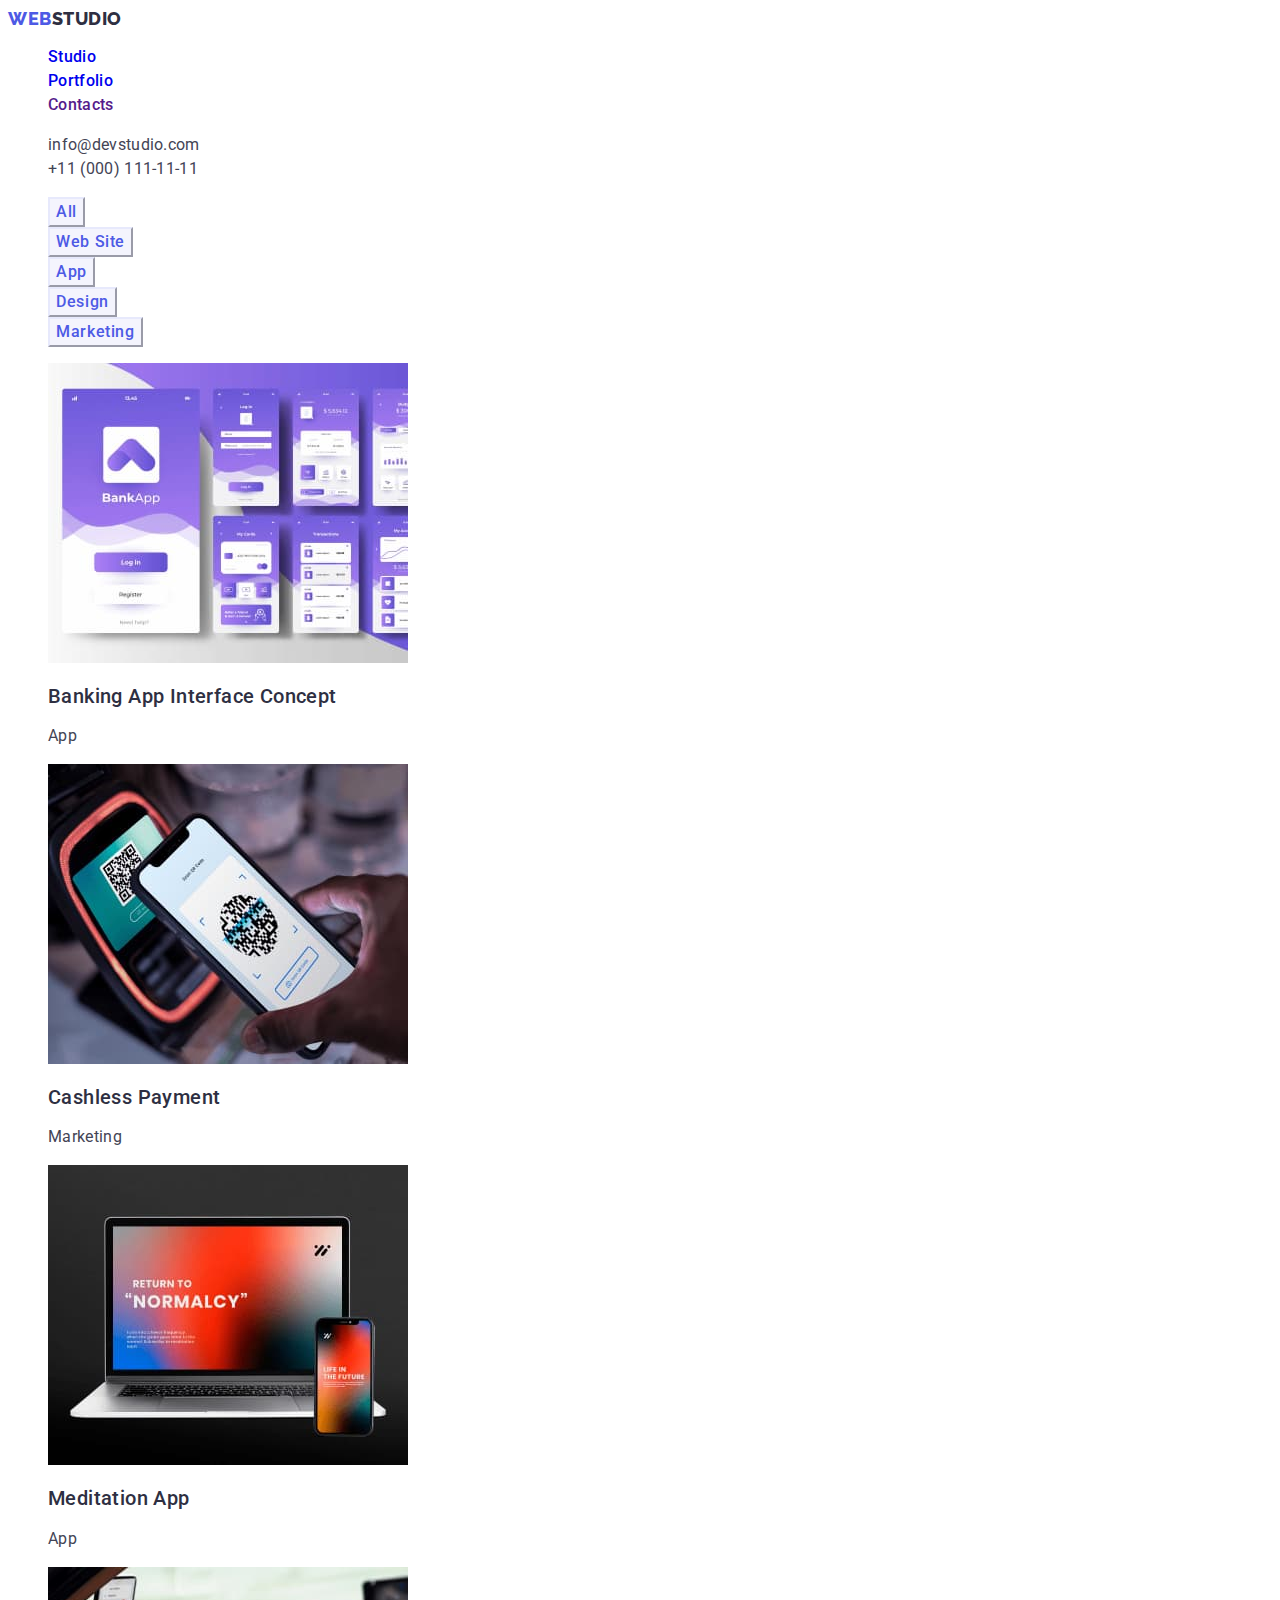
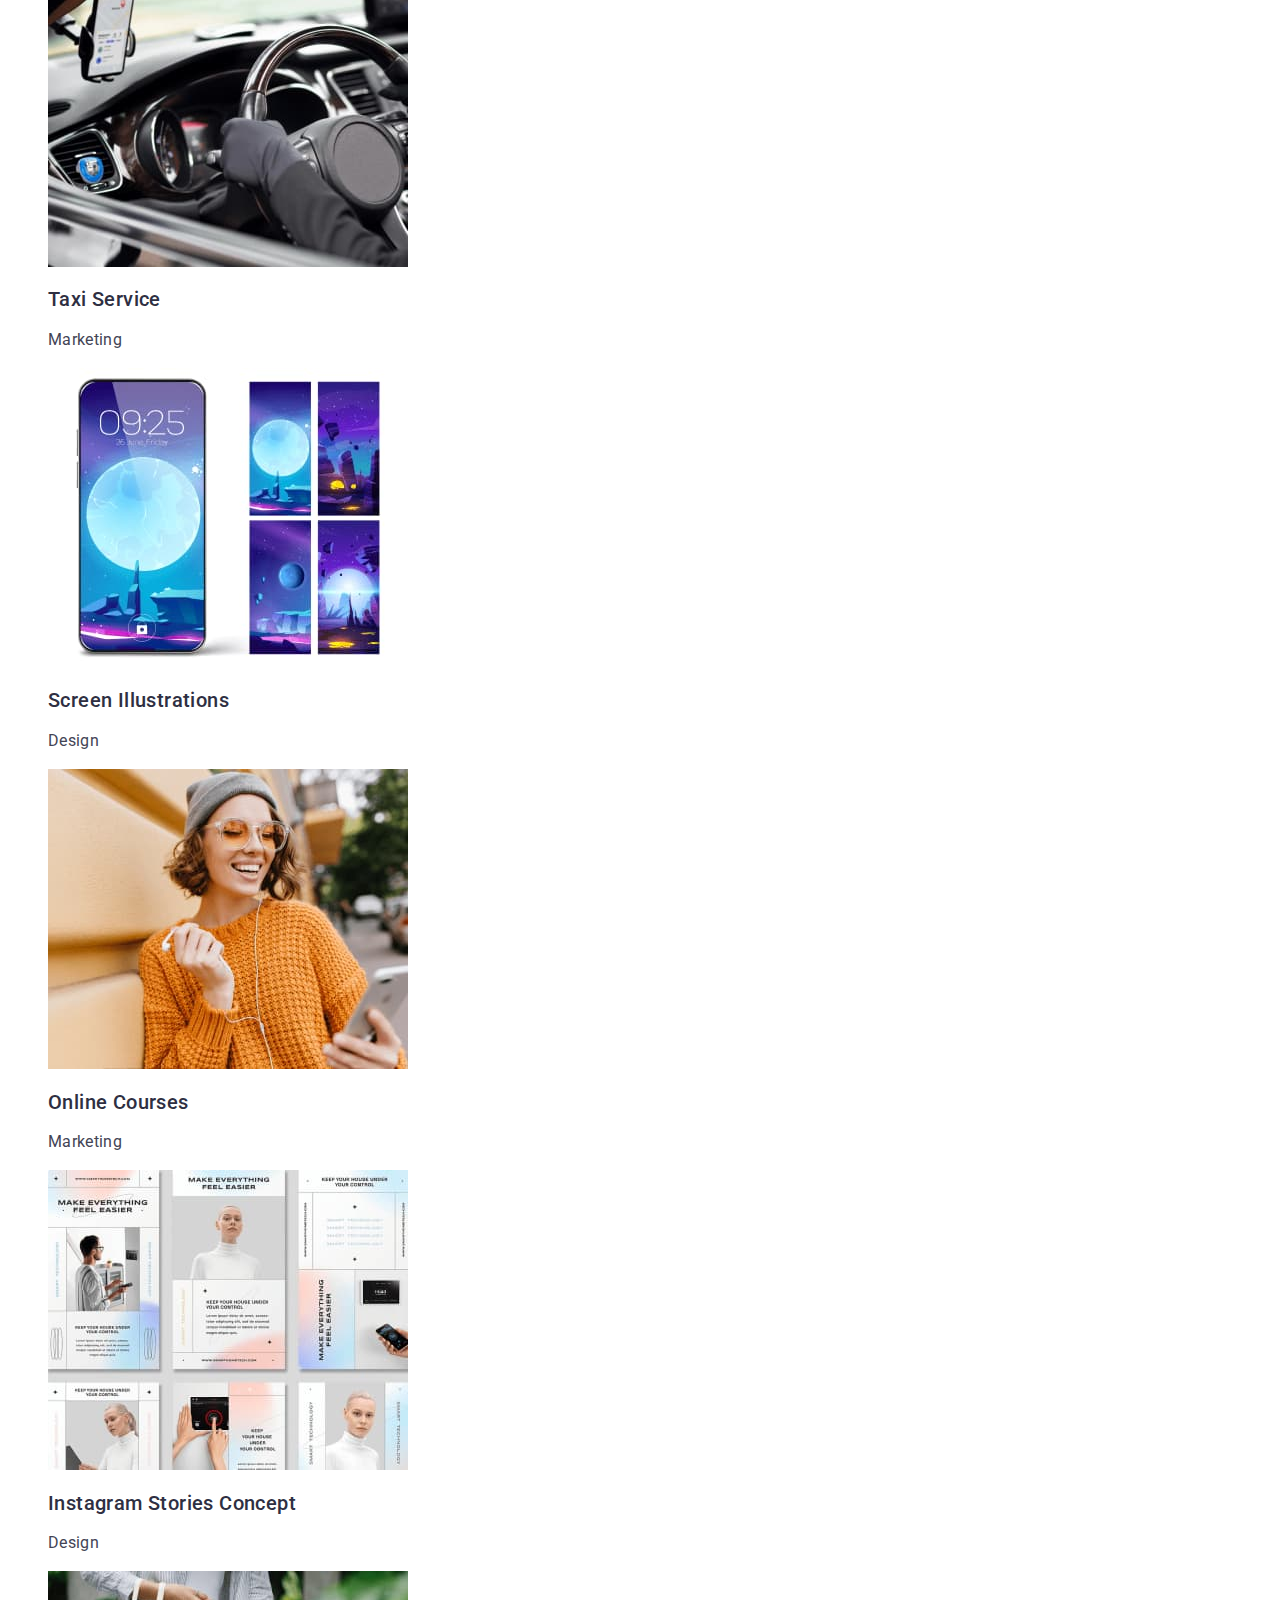
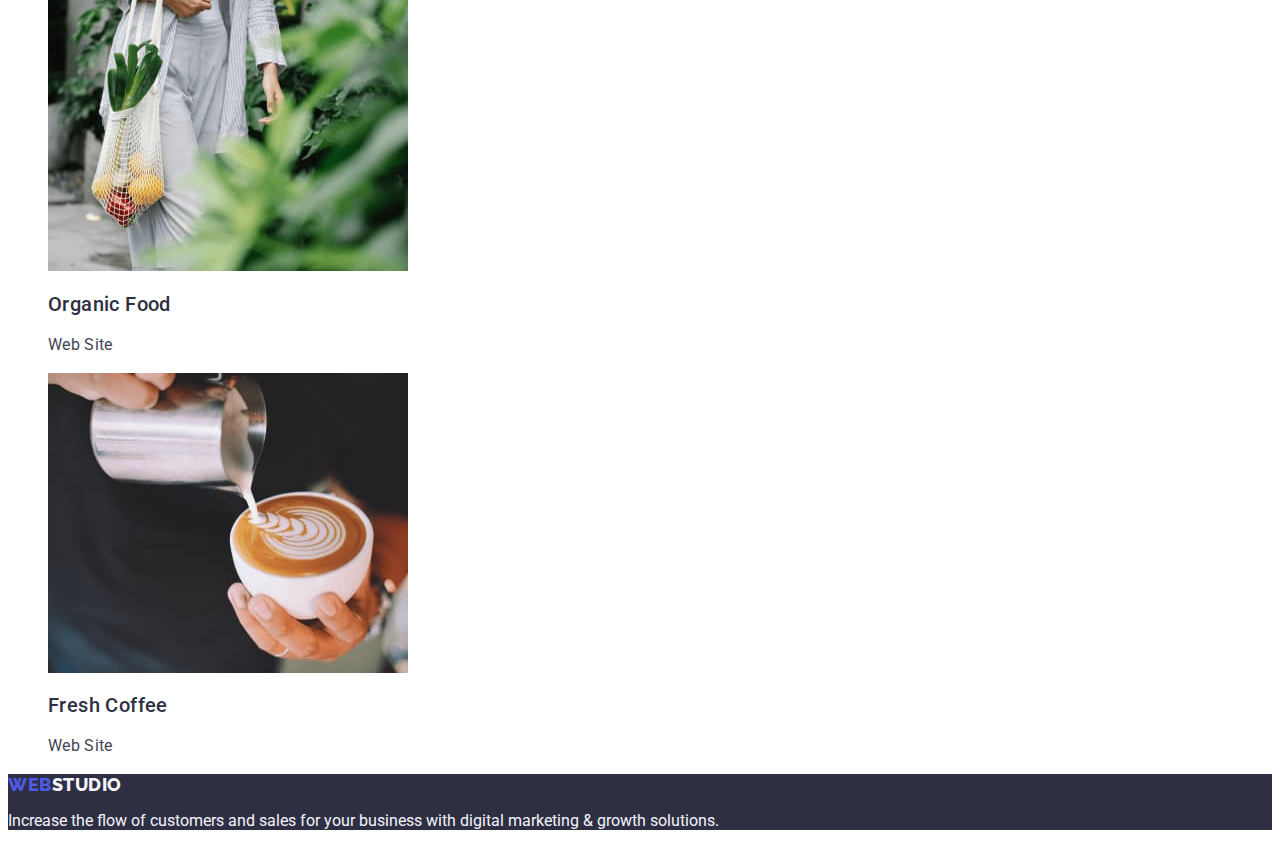
==== portfolio.html @ 2b1b6c28 "Initial commit" ====
<!DOCTYPE html>
<html lang="en">
  <head>
    <meta charset="UTF-8" />
    <meta http-equiv="X-UA-Compatible" content="IE=edge" />
    <meta name="viewport" content="width=device-width, initial-scale=1.0" />
    <link rel="preconnect" href="https://fonts.googleapis.com" />
    <link rel="preconnect" href="https://fonts.gstatic.com" crossorigin />
    <link
      href="https://fonts.googleapis.com/css2?family=Raleway:wght@800&family=Roboto:wght@400;500;700;900&display=swap"
      rel="stylesheet"
    />
    <title>Portfolio</title>
    <link rel="stylesheet" href="./css/styles.css" />
  </head>
  <body>
    <!-- Page header -->
    <header class="page-header">
      <nav>
        <a class="logo link" href="./index.html"
          >Web<span class="logo-link">Studio</span></a
        >
        <ul class="site-nav list">
          <li><a class="link" href="./index.html">Studio</a></li>
          <li>
            <a class="link" href="./portfolio.html">Portfolio</a>
          </li>
          <li><a class="link" href="">Contacts</a></li>
        </ul>
      </nav>
      <address class="outh-nav">
        <ul class="list">
          <li>
            <a class="link contact" href="mailto:info@devstudio.com"
              >info@devstudio.com</a
            >
          </li>
          <li>
            <a class="link contact" href="tel:+110001111111"
              >+11 (000) 111-11-11</a
            >
          </li>
        </ul>
      </address>
    </header>
    <main>
      <!-- Filters -->
      <section>
        <h1 class="title-hidden">Filters</h1>
        <ul class="list">
          <li><button type="button" class="button-filter">All</button></li>
          <li><button type="button" class="button-filter">Web Site</button></li>
          <li><button type="button" class="button-filter">App</button></li>
          <li><button type="button" class="button-filter">Design</button></li>
          <li>
            <button type="button" class="button-filter">Marketing</button>
          </li>
        </ul>
        <ul class="list">
          <li>
            <a href="" class="link">
              <img
                src="./images/banking.jpg"
                alt="Banking App Interface Concept"
                width="360"
                height="300"
              />
              <h2 class="subtitle">Banking App Interface Concept</h2>
              <p class="text">App</p>
            </a>
          </li>
          <li>
            <a href="" class="link">
              <img
                src="./images/payment.jpg"
                alt="Cashless Payment"
                width="360"
                height="300"
              />
              <h2 class="subtitle">Cashless Payment</h2>
              <p class="text">Marketing</p>
            </a>
          </li>
          <li>
            <a href="" class="link">
              <img
                src="./images/meditation.jpg"
                alt="Meditation App"
                width="360"
                height="300"
              />
              <h2 class="subtitle">Meditation App</h2>
              <p class="text">App</p>
            </a>
          </li>
          <li>
            <a href="" class="link">
              <img
                src="./images/taxi.jpg"
                alt="Taxi Service"
                width="360"
                height="300"
              />
              <h2 class="subtitle">Taxi Service</h2>
              <p class="text">Marketing</p>
            </a>
          </li>
          <li>
            <a href="" class="link">
              <img
                src="./images/screen.jpg"
                alt="Screen Illustrations"
                width="360"
                height="300"
              />
              <h2 class="subtitle">Screen Illustrations</h2>
              <p class="text">Design</p>
            </a>
          </li>
          <li>
            <a href="" class="link">
              <img
                src="./images/courses.jpg"
                alt="Online Courses"
                width="360"
                height="300"
              />
              <h2 class="subtitle">Online Courses</h2>
              <p class="text">Marketing</p>
            </a>
          </li>
          <li>
            <a href="" class="link">
              <img
                src="./images/instastories.jpg"
                alt="Instagram Stories Concept"
                width="360"
                height="300"
              />
              <h2 class="subtitle">Instagram Stories Concept</h2>
              <p class="text">Design</p>
            </a>
          </li>
          <li>
            <a href="" class="link">
              <img
                src="./images/food.jpg"
                alt="Organic Food"
                width="360"
                height="300"
              />
              <h2 class="subtitle">Organic Food</h2>
              <p class="text">Web Site</p>
            </a>
          </li>
          <li>
            <a href="" class="link">
              <img
                src="./images/coffee.jpg"
                alt="Fresh Coffee"
                width="360"
                height="300"
              />
              <h2 class="subtitle">Fresh Coffee</h2>
              <p class="text">Web Site</p>
            </a>
          </li>
        </ul>
      </section>
    </main>
    <!-- Footer -->
    <footer class="footer">
      <a class="logo link" href="./index.html"
        >Web<span class="logo-link-footer">Studio</span></a
      >
      <p>
        Increase the flow of customers and sales for your business with digital
        marketing & growth solutions.
      </p>
    </footer>
  </body>
</html>
---- css/styles.css ----
body {
    font-family: 'Roboto', sans-serif;
    color: var(--color-slate);
    background-color: var(--color-white);
}

p {text-align: left;}
h2 {text-transform: capitalize;}

:root {
    --color-iris: #4d5ae5;
    --color-ocean: #404bbf;
    --color-navy-blue: #2e2f42;
    --color-green: #31d0aa;
    --color-slate: #434455;
    --color-light-slate: #8e8f99;
    --color-cornflower: #e7e9fc;
    --color-cloud: #f4f4fd;
    --color-navy-blue-modal: #2e2f42;
    --color-grey: #2e2f42;
    --color-white: #ffffff;
    --color-dairy: #fcfcfc;
}

/* Page header */

.logo {
    font-family: 'Raleway', sans-serif;
    font-weight: 800;
    font-size: 18px;
    line-height: 1.17;
    letter-spacing: 0.03em;
    text-transform: uppercase;
    color: var(--color-iris);
}

.link {
    text-decoration: none;
}

.logo-link {
    color: var(--color-navy-blue);
}

.site-nav {
    font-weight: 500;
    font-size: 16px;
    line-height: 24px;
    letter-spacing: 0.02em;
}
.site-nav .link:hover, 
.site-nav .link:focus {
    color: var(--color-ocean);
}

.list {
    list-style: none;
}

.outh-nav {
    font-style: normal;
    text-decoration: none;
}

.contact {
    font-weight: 400;
    font-size: 16px;
    line-height: 24px;
    letter-spacing: 0.02em;
    color: var(--color-slate);
}

.outh-nav .link:hover, 
.outh-nav .link:focus {
    color: var(--color-ocean);}


/* hero image */

.hero {
    background-color: var(--color-navy-blue);
}

.subject {
    font-weight: 700;
    font-size: 56px;
    line-height: 1.07;
    letter-spacing: 0.02em;
    color: var(--color-white);
}

.button-order {
    font-weight: 500;
    font-size: 16px;
    line-height: 24px;
    letter-spacing: 0.04em;
    color: var(--color-white);
    background-color: var(--color-iris);
    font-family: inherit;
    cursor: pointer;
    border-color: var(--color-iris);
}
.button-order:hover,
.button-order:focus {background-color: var(--color-ocean);}

/* Section 1 */

.title-hidden {display: none;}

.subtitle {
    font-weight: 500;
    font-size: 20px;
    line-height: 1.2;
    letter-spacing: 0.02em;
    color: var(--color-navy-blue);
}
.text {
    font-weight: 400;
    font-size: 16px;
    line-height: 1.5;
    letter-spacing: 0.02em;
    color: var(--color-slate);
}

/* Section 2 */

.title {
    font-weight: 700;
    font-size: 36px;
    line-height: 1.11;
    letter-spacing: 0.02em;
    text-transform: capitalize;
    color: var(--color-navy-blue);
}

/* Section 3 */

.team-section {
    background-color: var(--color-cloud);
}

.team-list {
    background-color: var(--color-white);
}
/* Filters */

.button-filter {
    font-family: 'Roboto', sans-serif;
    font-weight: 500;
    font-size: 16px;
    line-height: 24px;
    letter-spacing: 0.04em;
    color: var(--color-iris);
    background-color: var(--color-cloud);
    border-color: var(--color-cornflower);
    cursor: pointer;
}
.button-filter:hover,
.button-filter:focus {
    color: var(--color-white);
    background-color: var(--color-ocean);
}

/* Footer */

.footer {
    color: var(--color-cloud);
    background-color: var(--color-navy-blue);
}
.logo-link-footer {color: var(--color-cloud);}
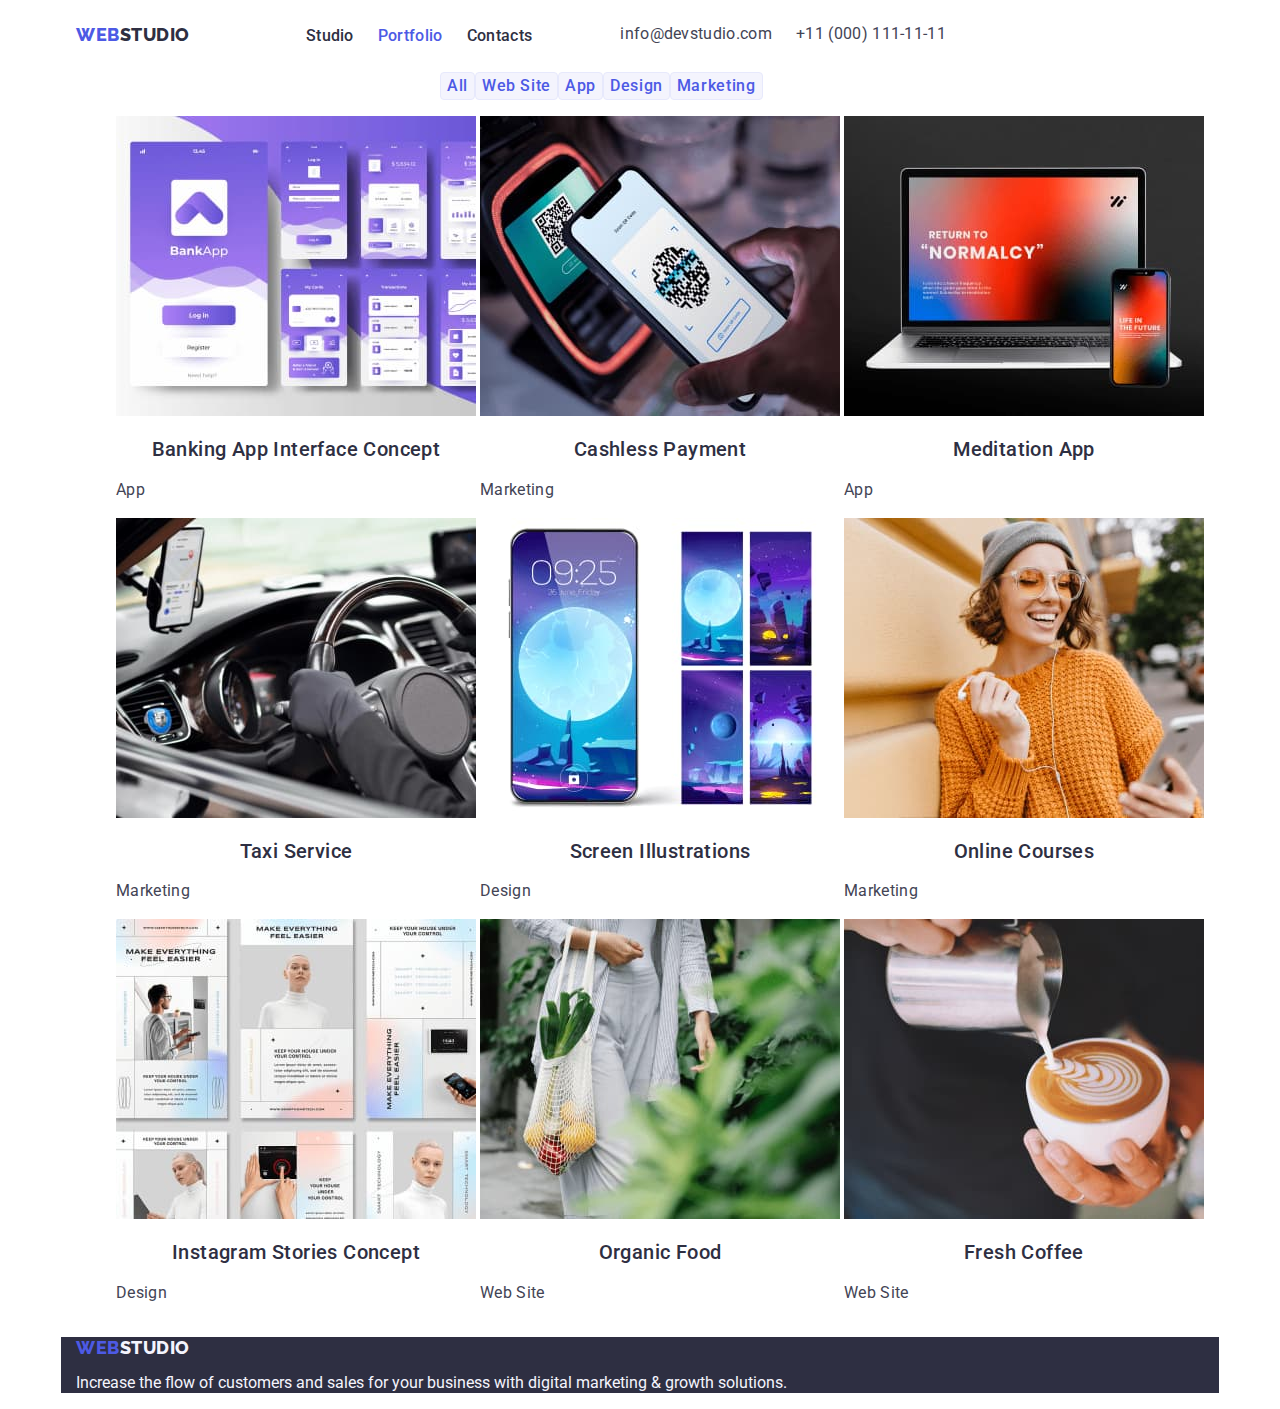
==== commit fe2ba6ca: "trying 1" ====
--- a/portfolio.html
+++ b/portfolio.html
@@ -11,21 +11,28 @@
       rel="stylesheet"
     />
     <title>Portfolio</title>
+    <link rel="stylesheet" href="./css/modern-normalize.css" />
+    <link
+      rel="stylesheet"
+      href="https://cdn.jsdelivr.net/npm/modern-normalize@1.1.0/modern-normalize.min.css"
+    />
     <link rel="stylesheet" href="./css/styles.css" />
   </head>
   <body>
     <!-- Page header -->
-    <header class="page-header">
+    <header class="page-header container">
       <nav>
         <a class="logo link" href="./index.html"
           >Web<span class="logo-link">Studio</span></a
         >
         <ul class="site-nav list">
-          <li><a class="link" href="./index.html">Studio</a></li>
+          <li><a class="link nav-title" href="./index.html">Studio</a></li>
           <li>
-            <a class="link" href="./portfolio.html">Portfolio</a>
+            <a class="link current nav-title" href="./portfolio.html"
+              >Portfolio</a
+            >
           </li>
-          <li><a class="link" href="">Contacts</a></li>
+          <li><a class="link nav-title" href="">Contacts</a></li>
         </ul>
       </nav>
       <address class="outh-nav">
@@ -45,9 +52,9 @@
     </header>
     <main>
       <!-- Filters -->
-      <section>
+      <section class="container">
         <h1 class="title-hidden">Filters</h1>
-        <ul class="list">
+        <ul class="list filter">
           <li><button type="button" class="button-filter">All</button></li>
           <li><button type="button" class="button-filter">Web Site</button></li>
           <li><button type="button" class="button-filter">App</button></li>
@@ -56,7 +63,7 @@
             <button type="button" class="button-filter">Marketing</button>
           </li>
         </ul>
-        <ul class="list">
+        <ul class="list filter-list section">
           <li>
             <a href="" class="link">
               <img
@@ -169,7 +176,7 @@
       </section>
     </main>
     <!-- Footer -->
-    <footer class="footer">
+    <footer class="footer container">
       <a class="logo link" href="./index.html"
         >Web<span class="logo-link-footer">Studio</span></a
       >
--- a/css/styles.css
+++ b/css/styles.css
@@ -3,9 +3,27 @@
     color: var(--color-slate);
     background-color: var(--color-white);
 }
+.container {
+    width: 1158px;
+    padding-left: 15px;
+    padding-right: 15px;
+    margin: 0 auto;
+}
 
 p {text-align: left;}
-h2 {text-transform: capitalize;}
+
+h2 {
+    text-transform: capitalize; 
+    text-align: center;
+}
+
+ul {
+    list-style: none;
+}
+
+nav {
+    display: flex;
+}
 
 :root {
     --color-iris: #4d5ae5;
@@ -24,6 +42,10 @@
 
 /* Page header */
 
+.page-header {
+    height: 72px;
+}
+
 .logo {
     font-family: 'Raleway', sans-serif;
     font-weight: 800;
@@ -32,6 +54,12 @@
     letter-spacing: 0.03em;
     text-transform: uppercase;
     color: var(--color-iris);
+    margin: 24px auto;
+}
+
+header { 
+    color: var(--color-cornflower);
+    display: flex;
 }
 
 .link {
@@ -47,38 +75,54 @@
     font-size: 16px;
     line-height: 24px;
     letter-spacing: 0.02em;
-}
+    margin-top: 24px;
+    margin-left: 76px;
+}
+
+.nav-title {
+    color: var(--color-navy-blue);
+    padding: 0;
+    margin-right: 24px;
+}
+
 .site-nav .link:hover, 
 .site-nav .link:focus {
     color: var(--color-ocean);
 }
 
+.site-nav .link.current {
+    color: var(--color-iris);
+}
+
 .list {
-    list-style: none;
+    display: flex;
 }
 
 .outh-nav {
     font-style: normal;
-    text-decoration: none;
+    display: inline;
 }
 
 .contact {
     font-weight: 400;
     font-size: 16px;
-    line-height: 24px;
+    line-height: 36px;
     letter-spacing: 0.02em;
     color: var(--color-slate);
-}
+    margin-left: 24px;}
 
 .outh-nav .link:hover, 
 .outh-nav .link:focus {
     color: var(--color-ocean);}
 
+    /* Main */
 
 /* hero image */
 
 .hero {
     background-color: var(--color-navy-blue);
+    text-align: center;
+    height: 600px;
 }
 
 .subject {
@@ -87,6 +131,7 @@
     line-height: 1.07;
     letter-spacing: 0.02em;
     color: var(--color-white);
+    padding-top: 188px;
 }
 
 .button-order {
@@ -98,7 +143,9 @@
     background-color: var(--color-iris);
     font-family: inherit;
     cursor: pointer;
-    border-color: var(--color-iris);
+    border: none;
+    border-radius: 4px;
+    padding: 16px 32px;
 }
 .button-order:hover,
 .button-order:focus {background-color: var(--color-ocean);}
@@ -144,6 +191,10 @@
 }
 /* Filters */
 
+.filter {
+    width: 480px;
+    margin: 0 auto;
+}
 .button-filter {
     font-family: 'Roboto', sans-serif;
     font-weight: 500;
@@ -152,14 +203,21 @@
     letter-spacing: 0.04em;
     color: var(--color-iris);
     background-color: var(--color-cloud);
-    border-color: var(--color-cornflower);
     cursor: pointer;
-}
+    border: 1px solid var(--color-cornflower);
+    border-radius: 4px;
+    }
+
 .button-filter:hover,
 .button-filter:focus {
     color: var(--color-white);
     background-color: var(--color-ocean);
-}
+    border: 1px solid var(--color-ocean);}
+
+.filter-list {
+    flex-wrap: wrap;
+    justify-content: space-between;
+    }
 
 /* Footer */
 
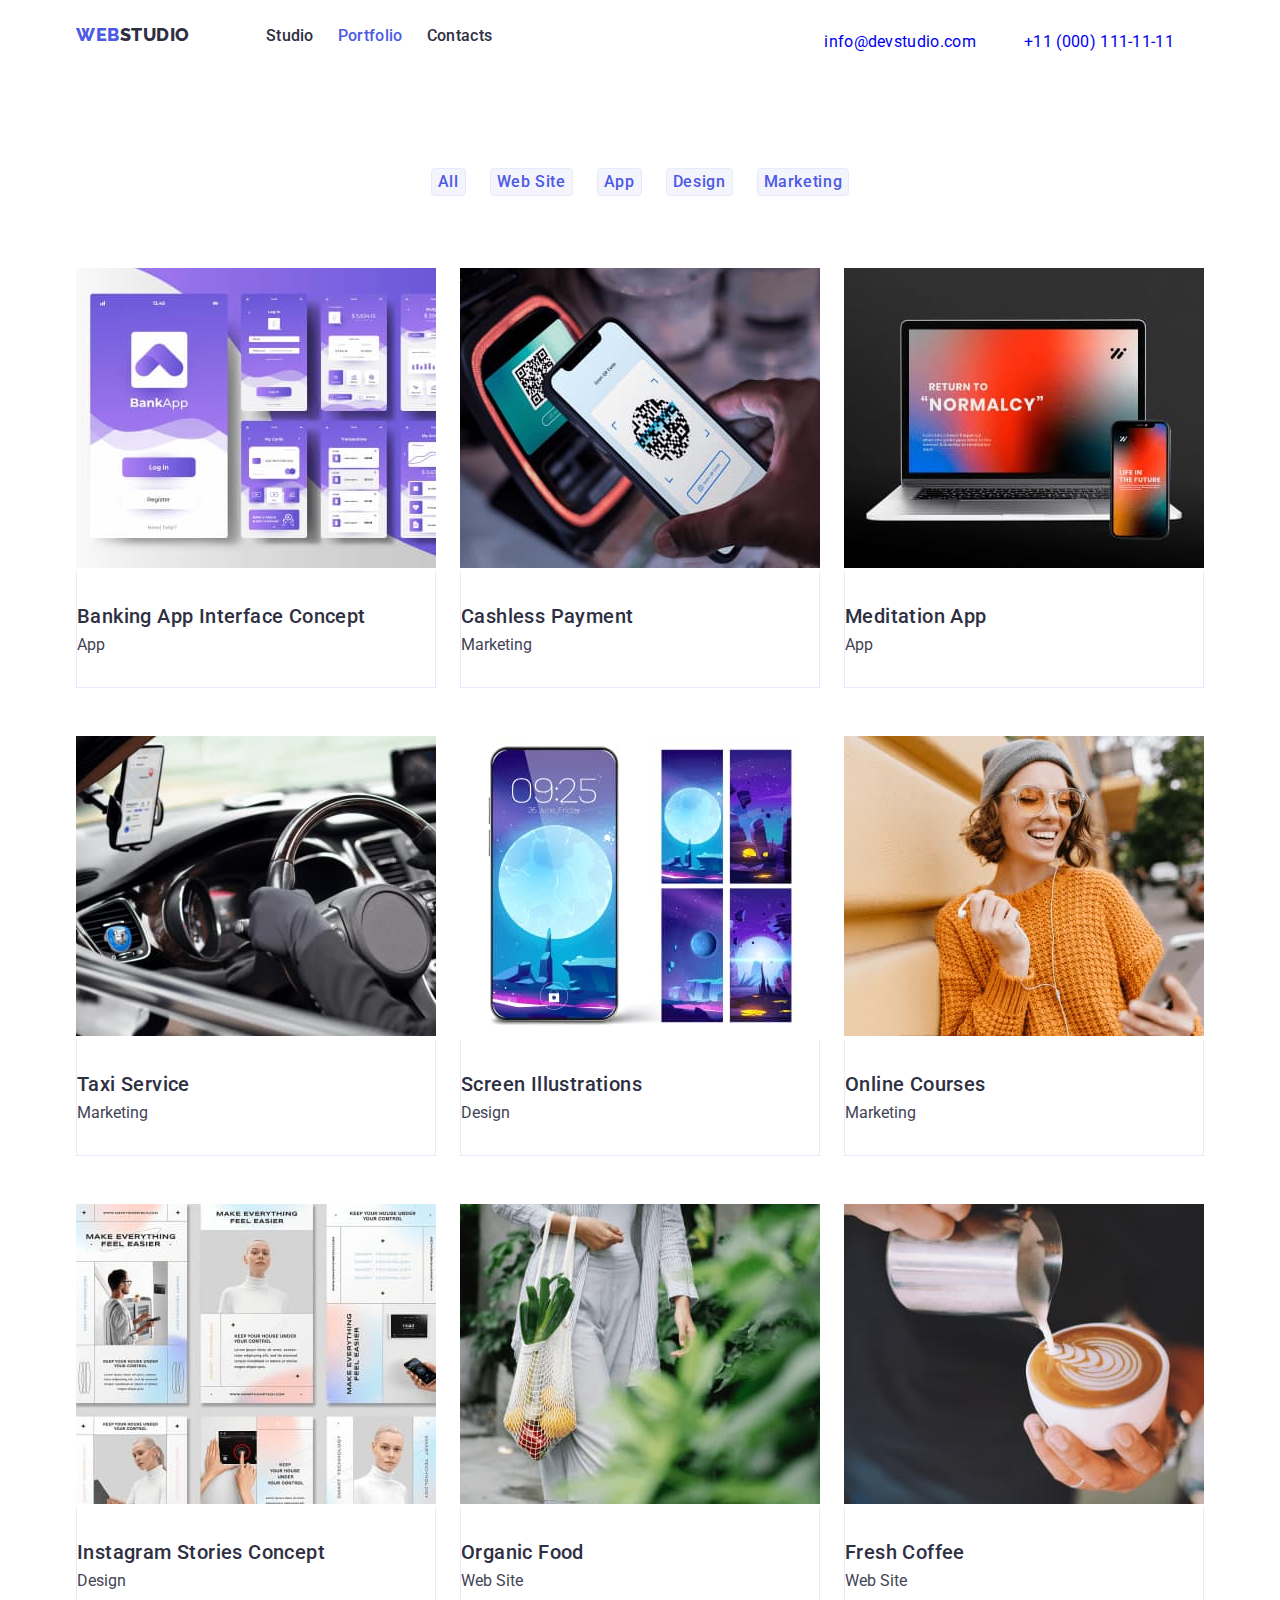
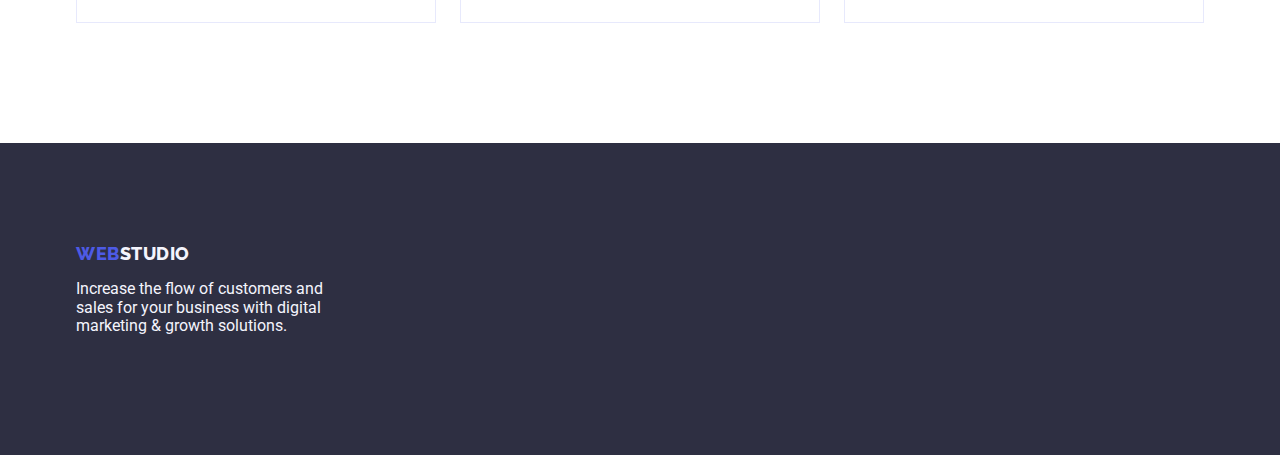
==== commit 372b3a82: "trying 2" ====
--- a/portfolio.html
+++ b/portfolio.html
@@ -20,170 +20,202 @@
   </head>
   <body>
     <!-- Page header -->
-    <header class="page-header container">
-      <nav>
-        <a class="logo link" href="./index.html"
-          >Web<span class="logo-link">Studio</span></a
-        >
-        <ul class="site-nav list">
-          <li><a class="link nav-title" href="./index.html">Studio</a></li>
-          <li>
-            <a class="link current nav-title" href="./portfolio.html"
-              >Portfolio</a
-            >
-          </li>
-          <li><a class="link nav-title" href="">Contacts</a></li>
-        </ul>
-      </nav>
-      <address class="outh-nav">
-        <ul class="list">
-          <li>
-            <a class="link contact" href="mailto:info@devstudio.com"
-              >info@devstudio.com</a
-            >
-          </li>
-          <li>
-            <a class="link contact" href="tel:+110001111111"
-              >+11 (000) 111-11-11</a
-            >
-          </li>
-        </ul>
-      </address>
-    </header>
+    <div class="container">
+      <header class="page-header">
+        <nav>
+          <a class="logo link" href="./index.html"
+            >Web<span class="logo-link">Studio</span></a
+          >
+          <ul class="site-nav list">
+            <li>
+              <a class="link nav-title" href="./index.html">Studio</a>
+            </li>
+            <li>
+              <a class="link current nav-title" href="./portfolio.html"
+                >Portfolio</a
+              >
+            </li>
+            <li><a class="link nav-title" href="">Contacts</a></li>
+          </ul>
+        </nav>
+        <address class="outh-nav">
+          <ul class="list contact-list">
+            <li class="contact">
+              <a class="link" href="mailto:info@devstudio.com"
+                >info@devstudio.com</a
+              >
+            </li>
+            <li class="contact">
+              <a class="link" href="tel:+110001111111">+11 (000) 111-11-11</a>
+            </li>
+          </ul>
+        </address>
+      </header>
+    </div>
     <main>
       <!-- Filters -->
-      <section class="container">
-        <h1 class="title-hidden">Filters</h1>
-        <ul class="list filter">
-          <li><button type="button" class="button-filter">All</button></li>
-          <li><button type="button" class="button-filter">Web Site</button></li>
-          <li><button type="button" class="button-filter">App</button></li>
-          <li><button type="button" class="button-filter">Design</button></li>
-          <li>
-            <button type="button" class="button-filter">Marketing</button>
-          </li>
-        </ul>
-        <ul class="list filter-list section">
-          <li>
-            <a href="" class="link">
-              <img
-                src="./images/banking.jpg"
-                alt="Banking App Interface Concept"
-                width="360"
-                height="300"
-              />
-              <h2 class="subtitle">Banking App Interface Concept</h2>
-              <p class="text">App</p>
-            </a>
-          </li>
-          <li>
-            <a href="" class="link">
-              <img
-                src="./images/payment.jpg"
-                alt="Cashless Payment"
-                width="360"
-                height="300"
-              />
-              <h2 class="subtitle">Cashless Payment</h2>
-              <p class="text">Marketing</p>
-            </a>
-          </li>
-          <li>
-            <a href="" class="link">
-              <img
-                src="./images/meditation.jpg"
-                alt="Meditation App"
-                width="360"
-                height="300"
-              />
-              <h2 class="subtitle">Meditation App</h2>
-              <p class="text">App</p>
-            </a>
-          </li>
-          <li>
-            <a href="" class="link">
-              <img
-                src="./images/taxi.jpg"
-                alt="Taxi Service"
-                width="360"
-                height="300"
-              />
-              <h2 class="subtitle">Taxi Service</h2>
-              <p class="text">Marketing</p>
-            </a>
-          </li>
-          <li>
-            <a href="" class="link">
-              <img
-                src="./images/screen.jpg"
-                alt="Screen Illustrations"
-                width="360"
-                height="300"
-              />
-              <h2 class="subtitle">Screen Illustrations</h2>
-              <p class="text">Design</p>
-            </a>
-          </li>
-          <li>
-            <a href="" class="link">
-              <img
-                src="./images/courses.jpg"
-                alt="Online Courses"
-                width="360"
-                height="300"
-              />
-              <h2 class="subtitle">Online Courses</h2>
-              <p class="text">Marketing</p>
-            </a>
-          </li>
-          <li>
-            <a href="" class="link">
-              <img
-                src="./images/instastories.jpg"
-                alt="Instagram Stories Concept"
-                width="360"
-                height="300"
-              />
-              <h2 class="subtitle">Instagram Stories Concept</h2>
-              <p class="text">Design</p>
-            </a>
-          </li>
-          <li>
-            <a href="" class="link">
-              <img
-                src="./images/food.jpg"
-                alt="Organic Food"
-                width="360"
-                height="300"
-              />
-              <h2 class="subtitle">Organic Food</h2>
-              <p class="text">Web Site</p>
-            </a>
-          </li>
-          <li>
-            <a href="" class="link">
-              <img
-                src="./images/coffee.jpg"
-                alt="Fresh Coffee"
-                width="360"
-                height="300"
-              />
-              <h2 class="subtitle">Fresh Coffee</h2>
-              <p class="text">Web Site</p>
-            </a>
-          </li>
-        </ul>
+      <section class="filter">
+        <div class="container">
+          <h1 class="title-hidden">Filters</h1>
+          <ul class="list filter-list">
+            <li><button type="button" class="button-filter">All</button></li>
+            <li>
+              <button type="button" class="button-filter">Web Site</button>
+            </li>
+            <li><button type="button" class="button-filter">App</button></li>
+            <li><button type="button" class="button-filter">Design</button></li>
+            <li>
+              <button type="button" class="button-filter">Marketing</button>
+            </li>
+          </ul>
+        </div>
+        <div class="container">
+          <ul class="list filter-title section">
+            <li class="filter-link">
+              <a href="" class="link">
+                <img
+                  src="./images/banking.jpg"
+                  alt="Banking App Interface Concept"
+                  width="360"
+                  height="300"
+                />
+                <div class="title-text">
+                  <h2 class="subtitle filter-subtitle">
+                    Banking App Interface Concept
+                  </h2>
+                  <p class="filter-title-text">App</p>
+                </div>
+              </a>
+            </li>
+            <li class="filter-link">
+              <a href="" class="link">
+                <img
+                  src="./images/payment.jpg"
+                  alt="Cashless Payment"
+                  width="360"
+                  height="300"
+                />
+                <div class="title-text">
+                  <h2 class="subtitle filter-subtitle">Cashless Payment</h2>
+                  <p class="filter-title-text">Marketing</p>
+                </div>
+              </a>
+            </li>
+            <li class="filter-link">
+              <a href="" class="link">
+                <img
+                  src="./images/meditation.jpg"
+                  alt="Meditation App"
+                  width="360"
+                  height="300"
+                />
+                <div class="title-text">
+                  <h2 class="subtitle filter-subtitle">Meditation App</h2>
+                  <p class="filter-title-text">App</p>
+                </div>
+              </a>
+            </li>
+            <li class="filter-link">
+              <a href="" class="link">
+                <img
+                  src="./images/taxi.jpg"
+                  alt="Taxi Service"
+                  width="360"
+                  height="300"
+                />
+                <div class="title-text">
+                  <h2 class="subtitle filter-subtitle">Taxi Service</h2>
+                  <p class="filter-title-text">Marketing</p>
+                </div>
+              </a>
+            </li>
+            <li class="filter-link">
+              <a href="" class="link">
+                <img
+                  src="./images/screen.jpg"
+                  alt="Screen Illustrations"
+                  width="360"
+                  height="300"
+                />
+                <div class="title-text">
+                  <h2 class="subtitle filter-subtitle">Screen Illustrations</h2>
+                  <p class="filter-title-text">Design</p>
+                </div>
+              </a>
+            </li>
+            <li class="filter-link">
+              <a href="" class="link">
+                <img
+                  src="./images/courses.jpg"
+                  alt="Online Courses"
+                  width="360"
+                  height="300"
+                />
+                <div class="title-text">
+                  <h2 class="subtitle filter-subtitle">Online Courses</h2>
+                  <p class="filter-title-text">Marketing</p>
+                </div>
+              </a>
+            </li>
+            <li class="filter-link">
+              <a href="" class="link">
+                <img
+                  src="./images/instastories.jpg"
+                  alt="Instagram Stories Concept"
+                  width="360"
+                  height="300"
+                />
+                <div class="title-text">
+                  <h2 class="subtitle filter-subtitle">
+                    Instagram Stories Concept
+                  </h2>
+                  <p class="filter-title-text">Design</p>
+                </div>
+              </a>
+            </li>
+            <li class="filter-link">
+              <a href="" class="link">
+                <img
+                  src="./images/food.jpg"
+                  alt="Organic Food"
+                  width="360"
+                  height="300"
+                />
+                <div class="title-text">
+                  <h2 class="subtitle filter-subtitle">Organic Food</h2>
+                  <p class="filter-title-text">Web Site</p>
+                </div>
+              </a>
+            </li>
+            <li class="filter-link">
+              <a href="" class="link">
+                <img
+                  src="./images/coffee.jpg"
+                  alt="Fresh Coffee"
+                  width="360"
+                  height="300"
+                />
+                <div class="title-text">
+                  <h2 class="subtitle filter-subtitle">Fresh Coffee</h2>
+                  <p class="filter-title-text">Web Site</p>
+                </div>
+              </a>
+            </li>
+          </ul>
+        </div>
       </section>
     </main>
     <!-- Footer -->
-    <footer class="footer container">
-      <a class="logo link" href="./index.html"
-        >Web<span class="logo-link-footer">Studio</span></a
-      >
-      <p>
-        Increase the flow of customers and sales for your business with digital
-        marketing & growth solutions.
-      </p>
+    <footer class="footer">
+      <div class="container logo-container">
+        <a class="logo-footer link" href="./index.html"
+          >Web<span class="logo-link-footer">Studio</span></a
+        >
+        <p class="logo-footer-text">
+          Increase the flow of customers and sales for your business with
+          digital marketing & growth solutions.
+        </p>
+      </div>
     </footer>
   </body>
 </html>
--- a/css/styles.css
+++ b/css/styles.css
@@ -3,14 +3,11 @@
     color: var(--color-slate);
     background-color: var(--color-white);
 }
-.container {
-    width: 1158px;
-    padding-left: 15px;
-    padding-right: 15px;
-    margin: 0 auto;
-}
-
-p {text-align: left;}
+
+header {
+    color: var(--color-cornflower);
+    display: flex;
+}
 
 h2 {
     text-transform: capitalize; 
@@ -42,8 +39,27 @@
 
 /* Page header */
 
+.container {
+    width: 1158px;
+    padding-left: 15px;
+    padding-right: 15px;
+    margin: 0 auto;
+}
+
 .page-header {
-    height: 72px;
+    min-height: 72px;
+}
+
+.list {
+    display: flex;
+    padding: 0;
+    margin: 0;
+}
+
+.link {
+    text-decoration: none;
+    padding: 0;
+    margin: 0;
 }
 
 .logo {
@@ -57,15 +73,6 @@
     margin: 24px auto;
 }
 
-header { 
-    color: var(--color-cornflower);
-    display: flex;
-}
-
-.link {
-    text-decoration: none;
-}
-
 .logo-link {
     color: var(--color-navy-blue);
 }
@@ -94,28 +101,31 @@
     color: var(--color-iris);
 }
 
-.list {
-    display: flex;
-}
-
 .outh-nav {
     font-style: normal;
     display: inline;
 }
 
+.contact-list {
+    margin-top: 24px;
+    margin-left: 284px;
+
+}
+
 .contact {
     font-weight: 400;
     font-size: 16px;
     line-height: 36px;
     letter-spacing: 0.02em;
     color: var(--color-slate);
-    margin-left: 24px;}
+    margin: auto 24px;
+}
 
 .outh-nav .link:hover, 
 .outh-nav .link:focus {
     color: var(--color-ocean);}
 
-    /* Main */
+/* Main */
 
 /* hero image */
 
@@ -152,7 +162,20 @@
 
 /* Section 1 */
 
+.section-principles {
+    margin-top: 8px;
+}
+
 .title-hidden {display: none;}
+
+.principle-list {
+    display: flex;
+    gap: 24px;
+}
+
+ .principle-item {
+     width: calc((100% - 72px) / 4);
+ }
 
 .subtitle {
     font-weight: 500;
@@ -160,6 +183,7 @@
     line-height: 1.2;
     letter-spacing: 0.02em;
     color: var(--color-navy-blue);
+    margin: 0;
 }
 .text {
     font-weight: 400;
@@ -180,6 +204,11 @@
     color: var(--color-navy-blue);
 }
 
+.doing-list {
+    display: flex;
+    gap: 24px;
+}
+
 /* Section 3 */
 
 .team-section {
@@ -188,12 +217,20 @@
 
 .team-list {
     background-color: var(--color-white);
-}
+    gap: 24px;
+    text-align: center;
+}
+
+.position .name {
+    text-align: center;
+}
+
 /* Filters */
 
-.filter {
-    width: 480px;
-    margin: 0 auto;
+.filter-list {
+    margin: 96px auto 72px;
+    justify-content: center;
+    gap: 24px;
 }
 .button-filter {
     font-family: 'Roboto', sans-serif;
@@ -214,15 +251,59 @@
     background-color: var(--color-ocean);
     border: 1px solid var(--color-ocean);}
 
-.filter-list {
+.filter-title {
     flex-wrap: wrap;
     justify-content: space-between;
     }
 
+.filter-title-text {
+    margin: 8px auto 32px;
+    color: var(--color-slate);
+    }
+
+.filter-subtitle {
+    padding-top: 32px;
+    text-align: left;
+}
+
+.filter-link {
+    margin-bottom: 48px;
+}
+
+.title-text {
+    border: 1px solid var(--color-cornflower);
+    border-top: none;
+    margin-top: 0;
+}
+
 /* Footer */
 
 .footer {
     color: var(--color-cloud);
     background-color: var(--color-navy-blue);
-}
-.logo-link-footer {color: var(--color-cloud);}+    height: 312px;
+    margin-top: 72px;
+}
+
+.logo-footer {
+    font-family: 'Raleway', sans-serif;
+    font-weight: 800;
+    font-size: 18px;
+    line-height: 1.17;
+    letter-spacing: 0.03em;
+    text-transform: uppercase;
+    color: var(--color-iris);
+    margin-top: 100px;
+}
+
+.logo-link-footer {color: var(--color-cloud);}
+
+.logo-container {
+    display: flex;
+    align-items: start;
+    flex-direction: column;
+}
+.logo-footer-text {
+    max-width: 268px;
+    margin-bottom: 100px;
+}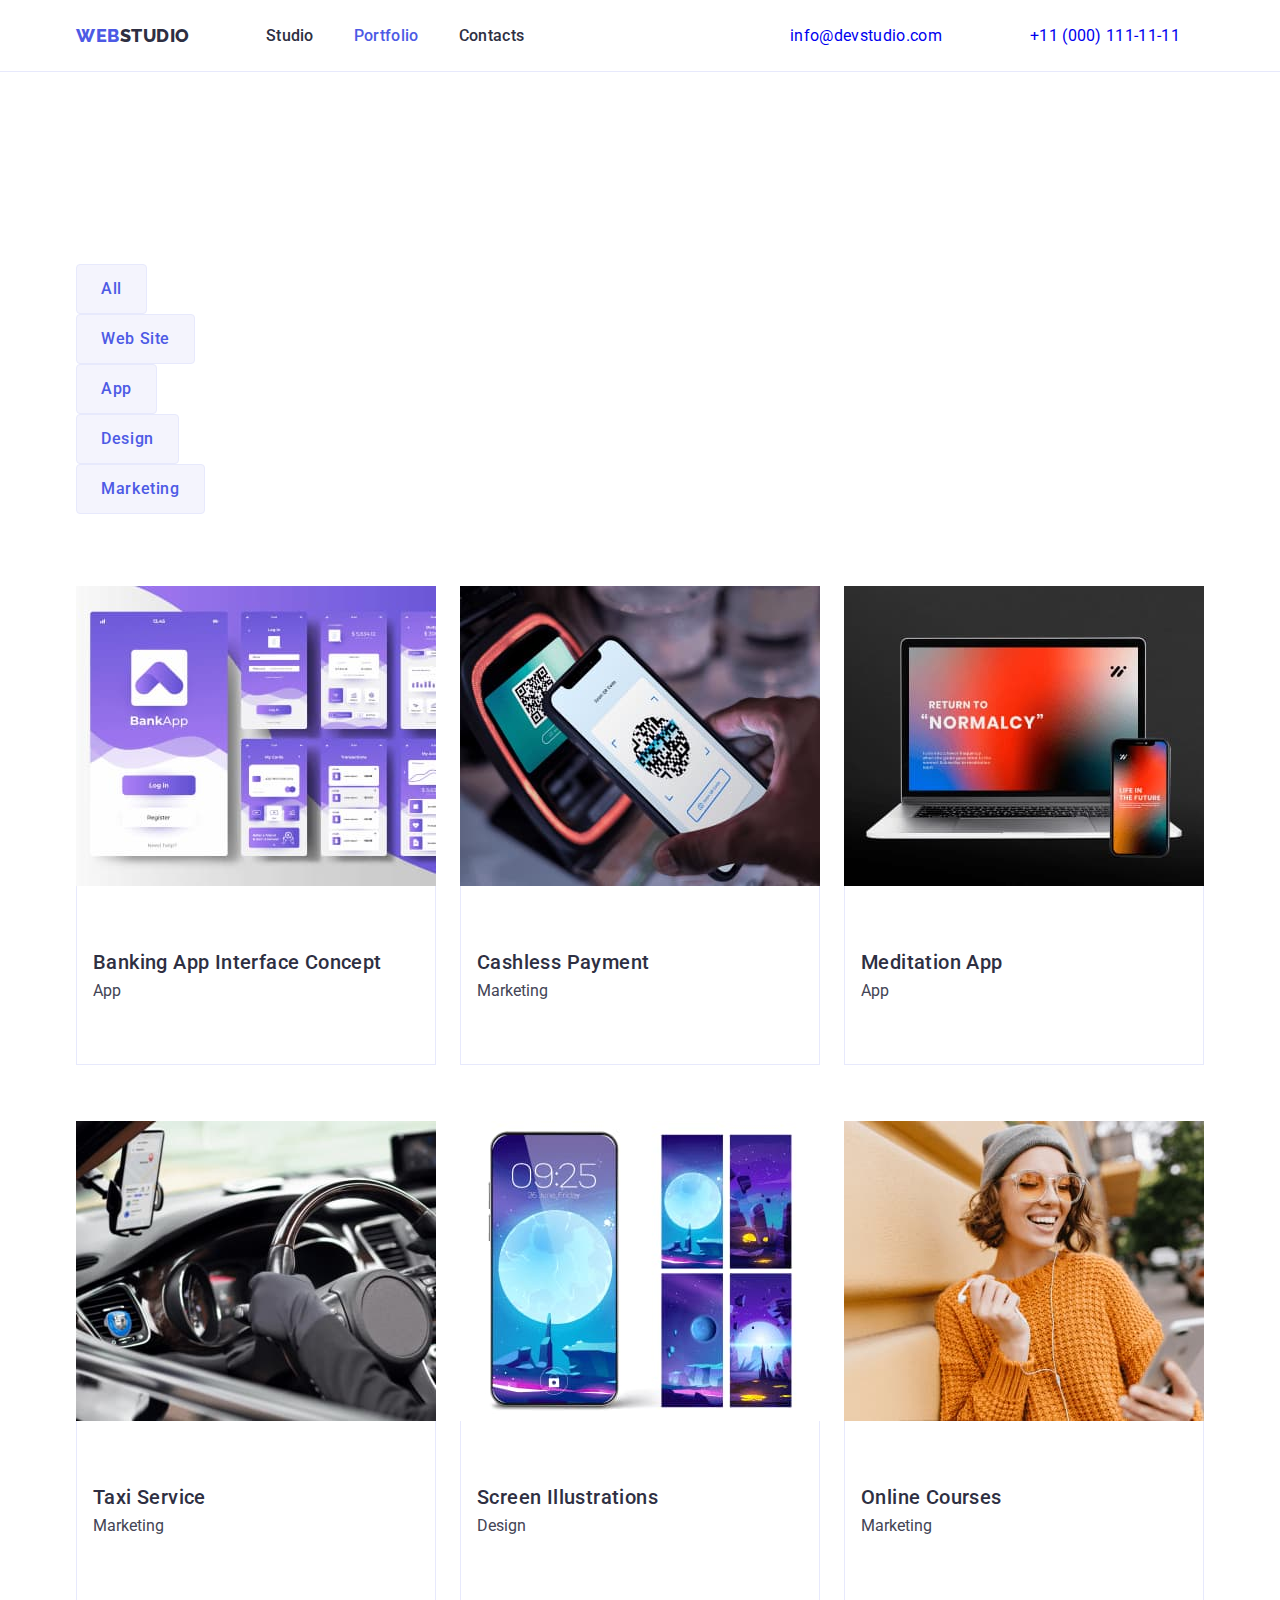
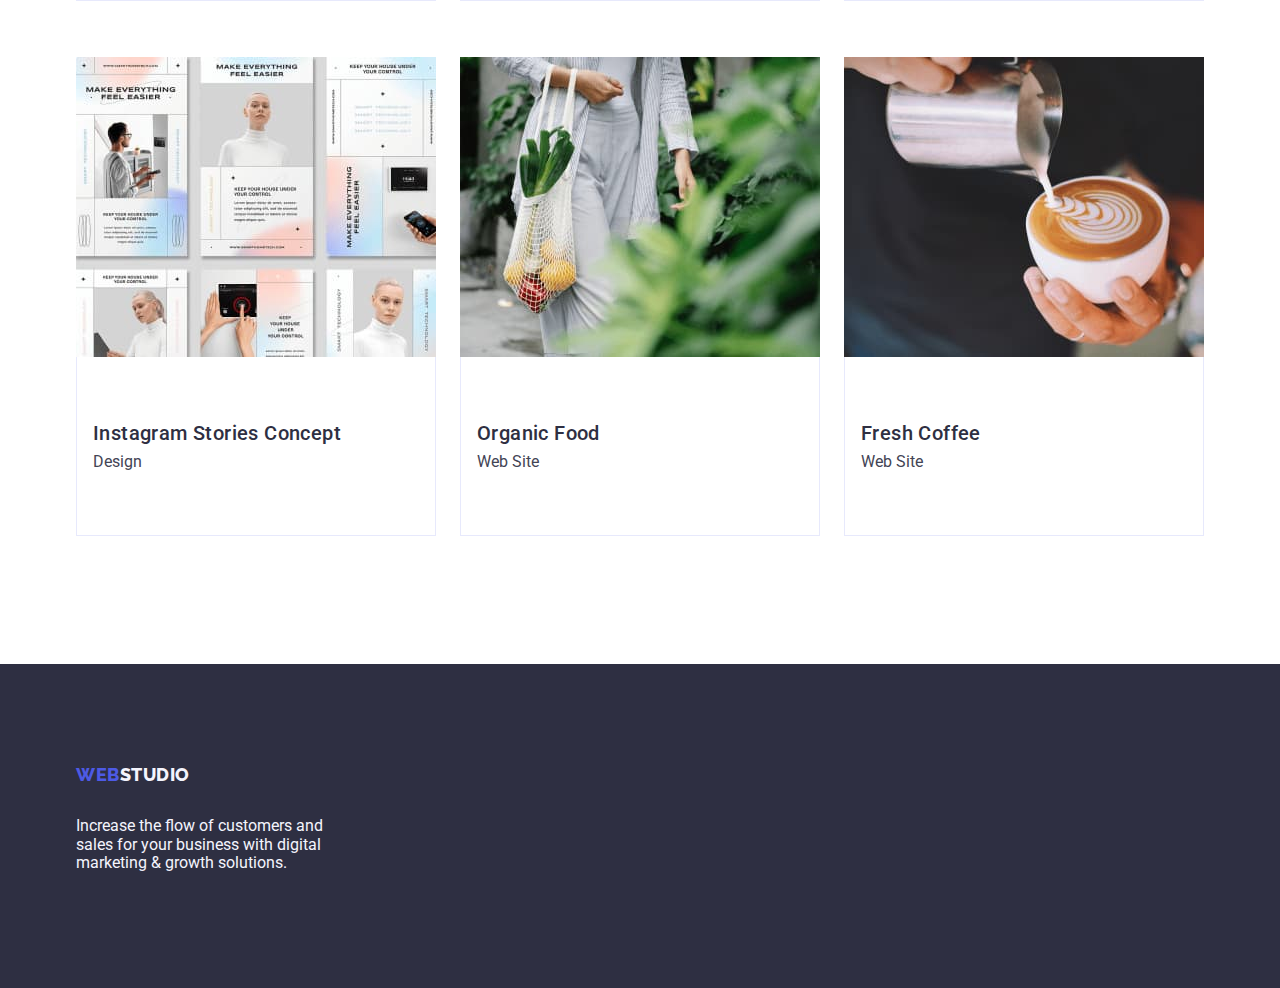
==== commit 8a7577a1: "trying 3" ====
--- a/portfolio.html
+++ b/portfolio.html
@@ -11,7 +11,6 @@
       rel="stylesheet"
     />
     <title>Portfolio</title>
-    <link rel="stylesheet" href="./css/modern-normalize.css" />
     <link
       rel="stylesheet"
       href="https://cdn.jsdelivr.net/npm/modern-normalize@1.1.0/modern-normalize.min.css"
@@ -20,9 +19,9 @@
   </head>
   <body>
     <!-- Page header -->
-    <div class="container">
-      <header class="page-header">
-        <nav>
+    <header class="page-header">
+      <div class="container nav-container">
+        <nav class="nav-box">
           <a class="logo link" href="./index.html"
             >Web<span class="logo-link">Studio</span></a
           >
@@ -50,8 +49,8 @@
             </li>
           </ul>
         </address>
-      </header>
-    </div>
+      </div>
+    </header>
     <main>
       <!-- Filters -->
       <section class="filter">
@@ -68,9 +67,7 @@
               <button type="button" class="button-filter">Marketing</button>
             </li>
           </ul>
-        </div>
-        <div class="container">
-          <ul class="list filter-title section">
+          <ul class="list filter-title">
             <li class="filter-link">
               <a href="" class="link">
                 <img
--- a/css/styles.css
+++ b/css/styles.css
@@ -18,8 +18,8 @@
     list-style: none;
 }
 
-nav {
-    display: flex;
+img {
+    display: block;
 }
 
 :root {
@@ -48,10 +48,21 @@
 
 .page-header {
     min-height: 72px;
+    border-bottom: 1px solid var(--color-cornflower);
+    display: flex;
+}
+
+.nav-container {
+    display: flex;
+    align-items: center;
+}
+
+.nav-box {
+    display: flex;
+    align-items: center;
 }
 
 .list {
-    display: flex;
     padding: 0;
     margin: 0;
 }
@@ -70,7 +81,7 @@
     letter-spacing: 0.03em;
     text-transform: uppercase;
     color: var(--color-iris);
-    margin: 24px auto;
+    margin-right: 76px;
 }
 
 .logo-link {
@@ -82,14 +93,13 @@
     font-size: 16px;
     line-height: 24px;
     letter-spacing: 0.02em;
-    margin-top: 24px;
-    margin-left: 76px;
+    display: flex;
+    gap: 40px;
 }
 
 .nav-title {
     color: var(--color-navy-blue);
-    padding: 0;
-    margin-right: 24px;
+    padding: 24px 0;
 }
 
 .site-nav .link:hover, 
@@ -103,13 +113,13 @@
 
 .outh-nav {
     font-style: normal;
-    display: inline;
+    display: flex;
+    margin-left: auto;
 }
 
 .contact-list {
-    margin-top: 24px;
-    margin-left: 284px;
-
+    display: flex;
+    gap: 40px;
 }
 
 .contact {
@@ -131,8 +141,8 @@
 
 .hero {
     background-color: var(--color-navy-blue);
-    text-align: center;
     height: 600px;
+    padding: 188px 0;
 }
 
 .subject {
@@ -140,8 +150,9 @@
     font-size: 56px;
     line-height: 1.07;
     letter-spacing: 0.02em;
+    text-align: center;
     color: var(--color-white);
-    padding-top: 188px;
+    max-width: 496px;
 }
 
 .button-order {
@@ -156,6 +167,9 @@
     border: none;
     border-radius: 4px;
     padding: 16px 32px;
+    height: 56px;
+    display: block;
+    min-width: 169px;
 }
 .button-order:hover,
 .button-order:focus {background-color: var(--color-ocean);}
@@ -163,10 +177,13 @@
 /* Section 1 */
 
 .section-principles {
-    margin-top: 8px;
-}
-
-.title-hidden {display: none;}
+    padding: 120px 0;
+}
+
+.title-hidden {
+    display: none;
+    margin-bottom: 8px;
+}
 
 .principle-list {
     display: flex;
@@ -195,6 +212,10 @@
 
 /* Section 2 */
 
+.doing-section {
+    padding-bottom: 120px;
+}
+
 .title {
     font-weight: 700;
     font-size: 36px;
@@ -204,28 +225,59 @@
     color: var(--color-navy-blue);
 }
 
+.doing-title {
+    margin-bottom: 72px;
+}
+
 .doing-list {
     display: flex;
     gap: 24px;
+}
+
+.doing-link {
+   width: calc((100% - 48px) / 3) 
 }
 
 /* Section 3 */
 
 .team-section {
     background-color: var(--color-cloud);
+    padding: 120px 0;
+}
+
+.team-title {
+    margin-bottom: 72px;
 }
 
 .team-list {
+    display: flex;
+    gap: 24px;
+}
+
+.team-link {
     background-color: var(--color-white);
-    gap: 24px;
-    text-align: center;
-}
-
-.position .name {
+    text-align: center;
+}
+
+.employee {
+    padding: 32px 16px;
+    border-radius: 0 0 4px 4px;
+}
+
+.position {
+    text-align: center;
+    margin-bottom: 8px;
+}
+
+.name {
     text-align: center;
 }
 
 /* Filters */
+
+.filter {
+    padding: 96px 0 120px;
+}
 
 .filter-list {
     margin: 96px auto 72px;
@@ -243,16 +295,20 @@
     cursor: pointer;
     border: 1px solid var(--color-cornflower);
     border-radius: 4px;
+    padding: 12px 24px;
     }
 
 .button-filter:hover,
 .button-filter:focus {
     color: var(--color-white);
     background-color: var(--color-ocean);
-    border: 1px solid var(--color-ocean);}
+    border: 1px solid transparent;}
 
 .filter-title {
+    display: flex;
     flex-wrap: wrap;
+    column-gap: 24px;
+    row-gap: 48px;
     justify-content: space-between;
     }
 
@@ -267,13 +323,14 @@
 }
 
 .filter-link {
-    margin-bottom: 48px;
+    width: calc((100% - 48px) / 3)
 }
 
 .title-text {
     border: 1px solid var(--color-cornflower);
     border-top: none;
-    margin-top: 0;
+    margin-bottom: 8px;
+    padding: 32px 16px;
 }
 
 /* Footer */
@@ -281,8 +338,7 @@
 .footer {
     color: var(--color-cloud);
     background-color: var(--color-navy-blue);
-    height: 312px;
-    margin-top: 72px;
+    padding: 100px 0;
 }
 
 .logo-footer {
@@ -293,7 +349,8 @@
     letter-spacing: 0.03em;
     text-transform: uppercase;
     color: var(--color-iris);
-    margin-top: 100px;
+    margin-bottom: 16px;
+    display: inline-block;
 }
 
 .logo-link-footer {color: var(--color-cloud);}
@@ -305,5 +362,4 @@
 }
 .logo-footer-text {
     max-width: 268px;
-    margin-bottom: 100px;
 }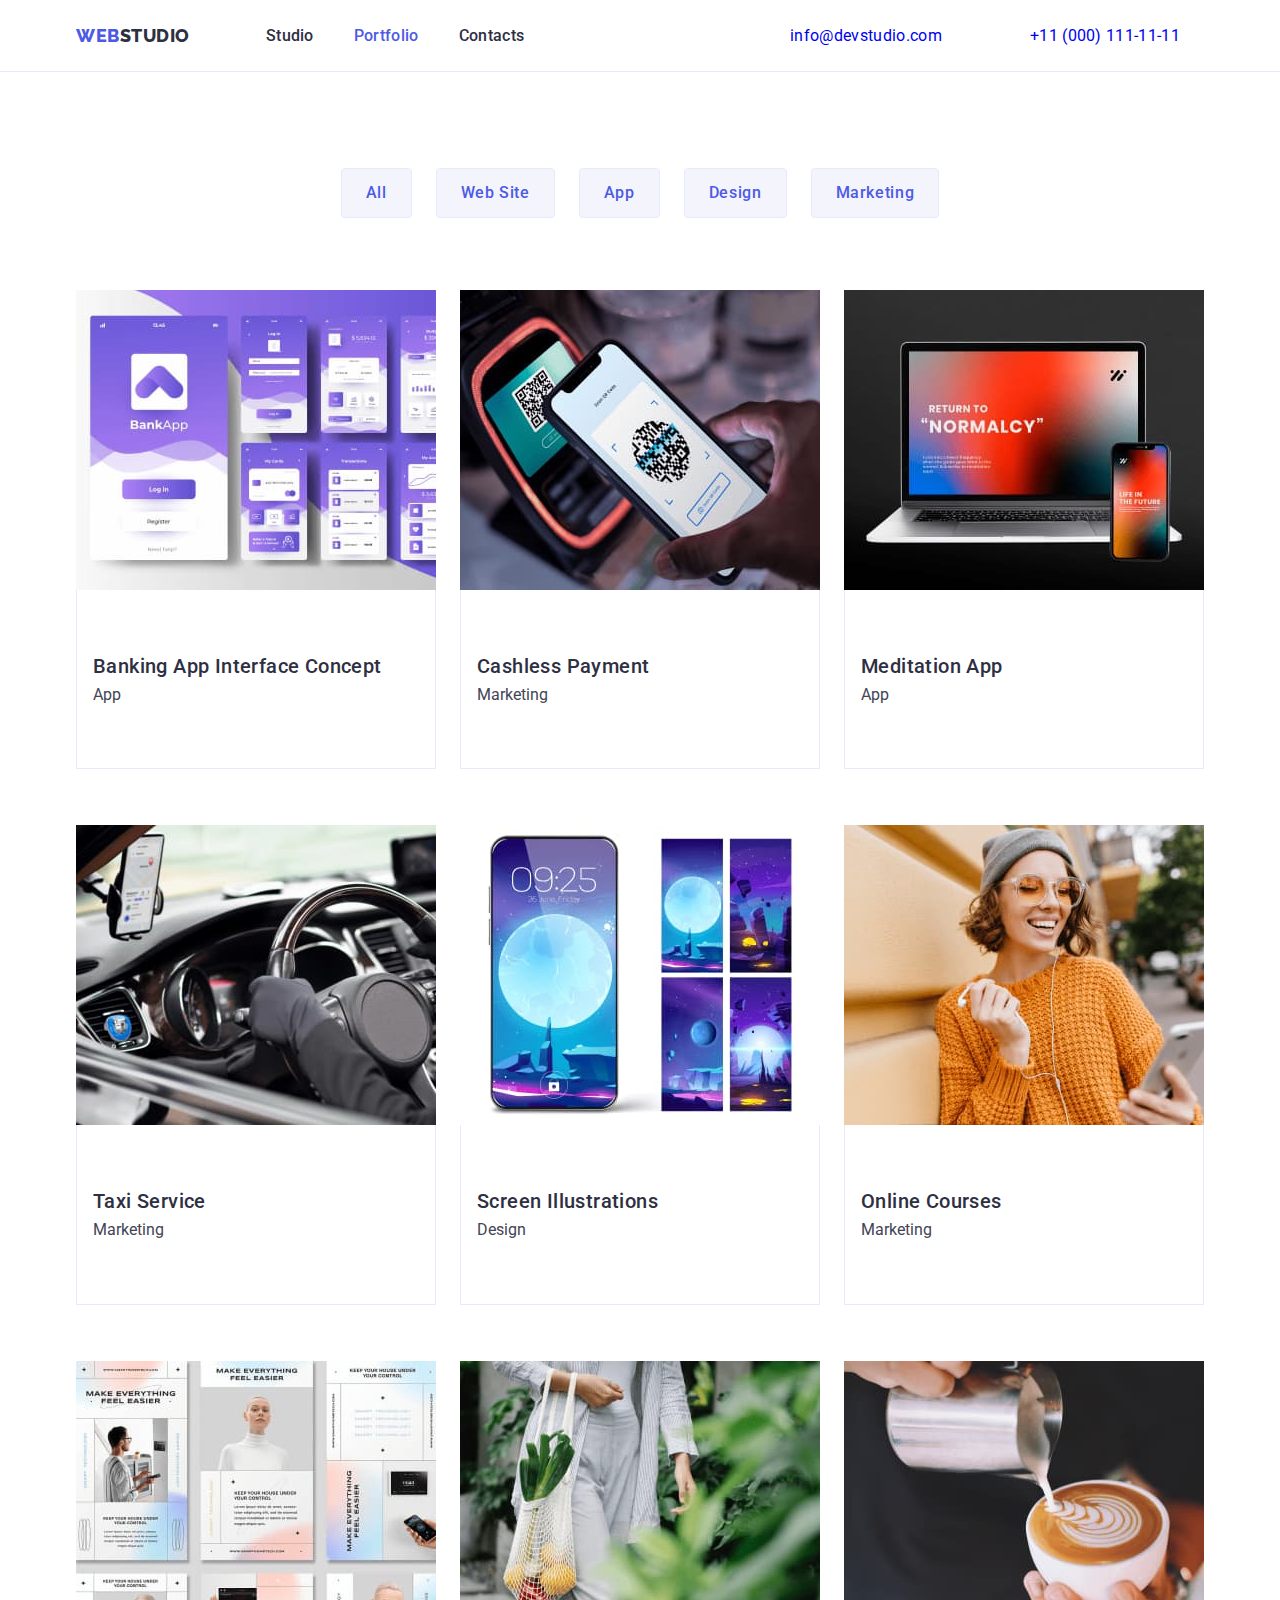
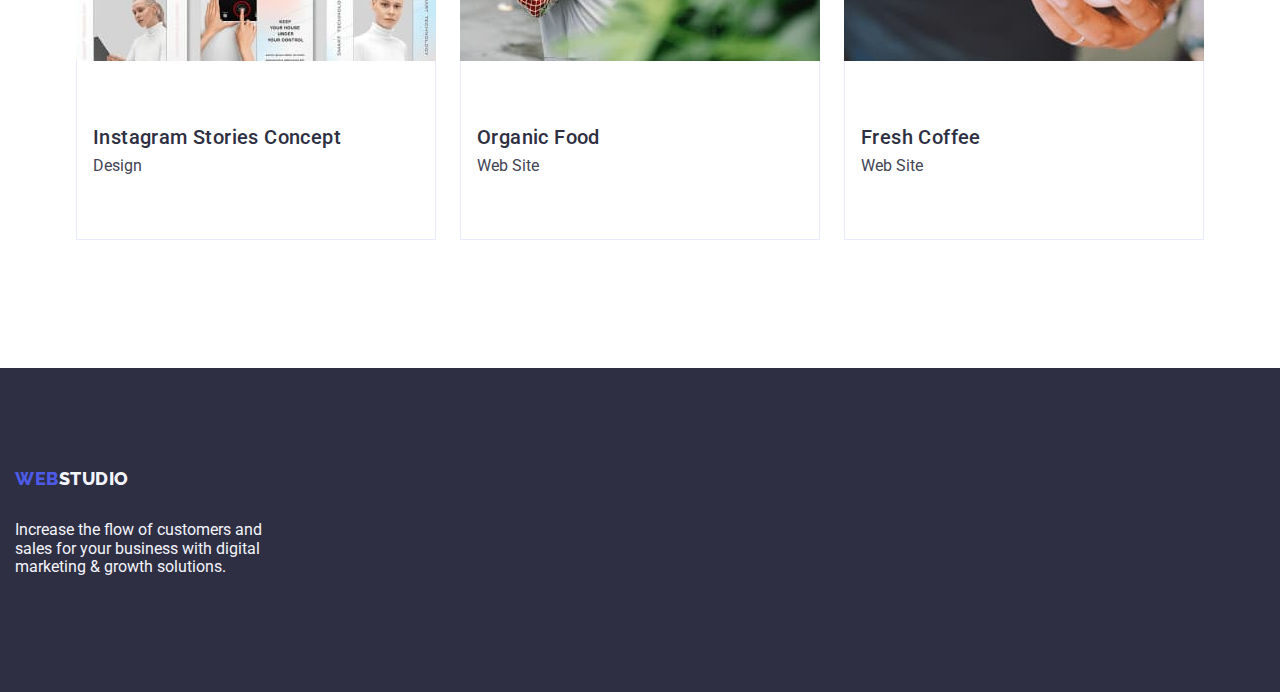
==== commit df6c2e33: "trying 5" ====
--- a/portfolio.html
+++ b/portfolio.html
@@ -55,7 +55,7 @@
       <!-- Filters -->
       <section class="filter">
         <div class="container">
-          <h1 class="title-hidden">Filters</h1>
+          <h1 class="title-hidden-filter">Filters</h1>
           <ul class="list filter-list">
             <li><button type="button" class="button-filter">All</button></li>
             <li>
--- a/css/styles.css
+++ b/css/styles.css
@@ -143,6 +143,8 @@
     background-color: var(--color-navy-blue);
     height: 600px;
     padding: 188px 0;
+    Margin: 0 auto;
+    Text-align: center
 }
 
 .subject {
@@ -152,7 +154,6 @@
     letter-spacing: 0.02em;
     text-align: center;
     color: var(--color-white);
-    max-width: 496px;
 }
 
 .button-order {
@@ -168,7 +169,6 @@
     border-radius: 4px;
     padding: 16px 32px;
     height: 56px;
-    display: block;
     min-width: 169px;
 }
 .button-order:hover,
@@ -180,7 +180,7 @@
     padding: 120px 0;
 }
 
-.title-hidden {
+.title-hidden-principles {
     display: none;
     margin-bottom: 8px;
 }
@@ -246,7 +246,7 @@
 }
 
 .team-title {
-    margin-bottom: 72px;
+    margin-bottom: 8px;
 }
 
 .team-list {
@@ -279,8 +279,13 @@
     padding: 96px 0 120px;
 }
 
+.title-hidden-filter {
+    display: none;
+    margin-bottom: 8px;}
+
 .filter-list {
-    margin: 96px auto 72px;
+    display: flex;
+    margin-bottom: 72px;
     justify-content: center;
     gap: 24px;
 }
@@ -356,7 +361,7 @@
 .logo-link-footer {color: var(--color-cloud);}
 
 .logo-container {
-    display: flex;
+    display: inline-block;
     align-items: start;
     flex-direction: column;
 }
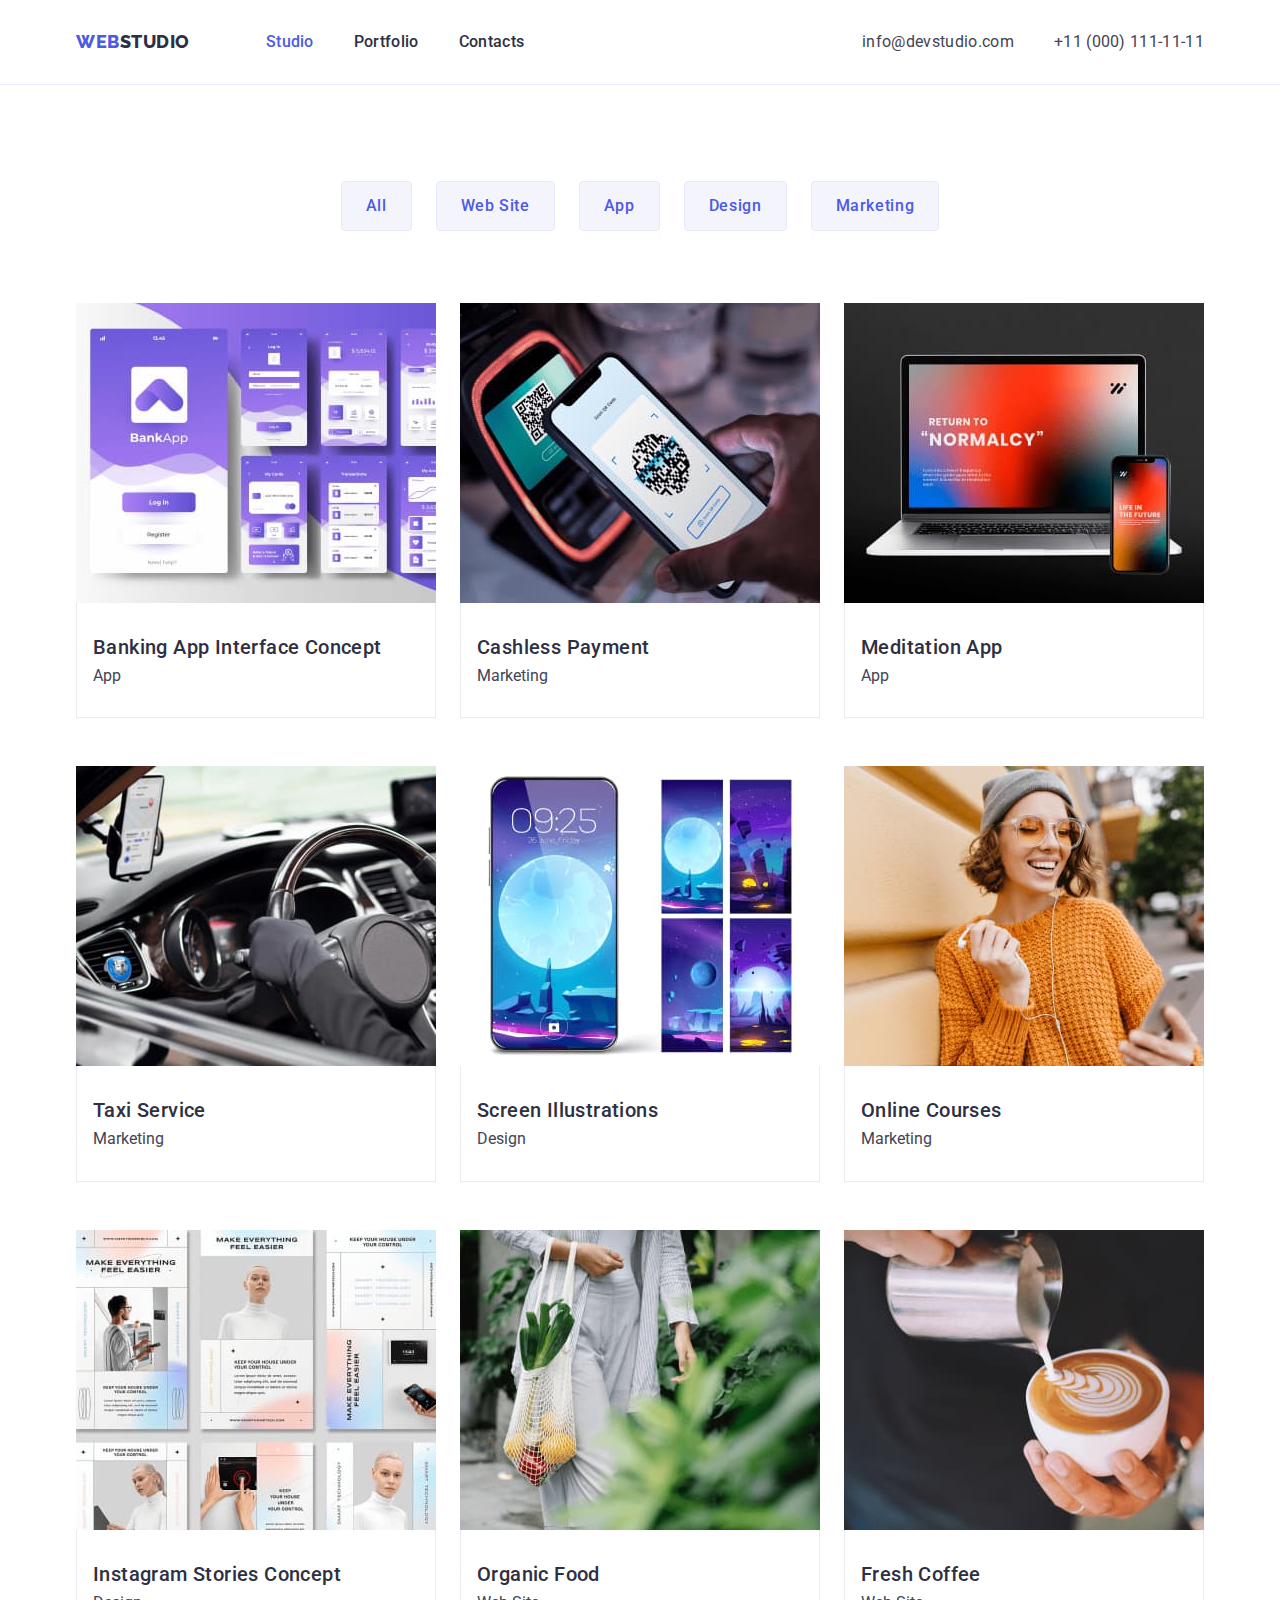
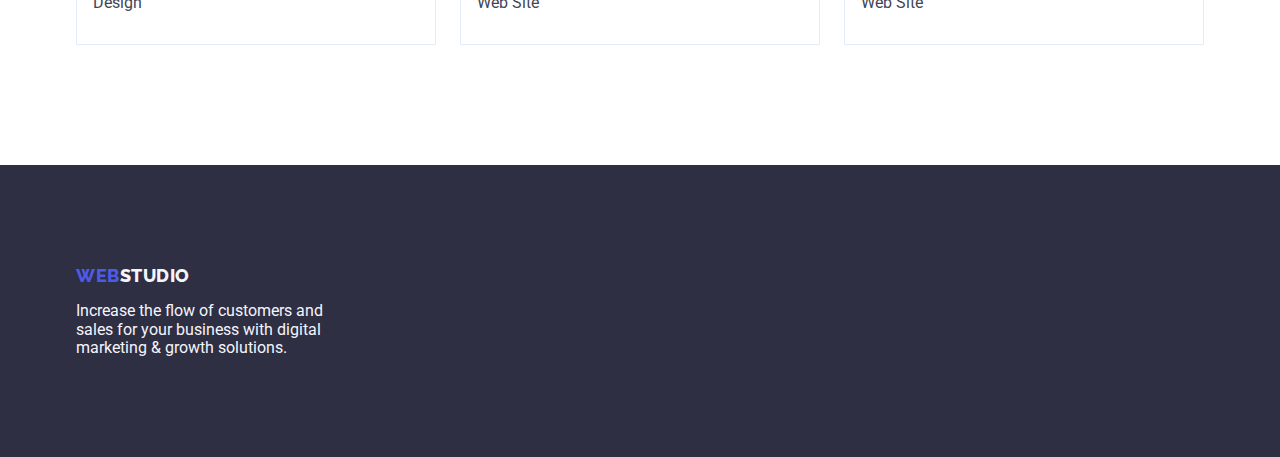
==== commit 9b01f492: "trying 9" ====
--- a/portfolio.html
+++ b/portfolio.html
@@ -27,12 +27,10 @@
           >
           <ul class="site-nav list">
             <li>
-              <a class="link nav-title" href="./index.html">Studio</a>
-            </li>
-            <li>
-              <a class="link current nav-title" href="./portfolio.html"
-                >Portfolio</a
-              >
+              <a class="link current nav-title" href="./index.html">Studio</a>
+            </li>
+            <li>
+              <a class="link nav-title" href="./portfolio.html">Portfolio</a>
             </li>
             <li><a class="link nav-title" href="">Contacts</a></li>
           </ul>
@@ -40,12 +38,14 @@
         <address class="outh-nav">
           <ul class="list contact-list">
             <li class="contact">
-              <a class="link" href="mailto:info@devstudio.com"
+              <a class="link contact-link" href="mailto:info@devstudio.com"
                 >info@devstudio.com</a
               >
             </li>
             <li class="contact">
-              <a class="link" href="tel:+110001111111">+11 (000) 111-11-11</a>
+              <a class="link contact-link" href="tel:+110001111111"
+                >+11 (000) 111-11-11</a
+              >
             </li>
           </ul>
         </address>
@@ -55,7 +55,7 @@
       <!-- Filters -->
       <section class="filter">
         <div class="container">
-          <h1 class="title-hidden-filter">Filters</h1>
+          <h1 class="title-hidden-filter visually-hidden">Filters</h1>
           <ul class="list filter-list">
             <li><button type="button" class="button-filter">All</button></li>
             <li>
--- a/css/styles.css
+++ b/css/styles.css
@@ -2,11 +2,6 @@
     font-family: 'Roboto', sans-serif;
     color: var(--color-slate);
     background-color: var(--color-white);
-}
-
-header {
-    color: var(--color-cornflower);
-    display: flex;
 }
 
 h2 {
@@ -47,9 +42,10 @@
 }
 
 .page-header {
-    min-height: 72px;
+    color: var(--color-cornflower);
     border-bottom: 1px solid var(--color-cornflower);
-    display: flex;
+    display: block; 
+    padding: 24px 0;
 }
 
 .nav-container {
@@ -69,8 +65,6 @@
 
 .link {
     text-decoration: none;
-    padding: 0;
-    margin: 0;
 }
 
 .logo {
@@ -123,12 +117,14 @@
 }
 
 .contact {
+}
+
+.contact-link {
     font-weight: 400;
     font-size: 16px;
     line-height: 36px;
     letter-spacing: 0.02em;
     color: var(--color-slate);
-    margin: auto 24px;
 }
 
 .outh-nav .link:hover, 
@@ -141,10 +137,7 @@
 
 .hero {
     background-color: var(--color-navy-blue);
-    height: 600px;
     padding: 188px 0;
-    Margin: 0 auto;
-    Text-align: center
 }
 
 .subject {
@@ -154,6 +147,8 @@
     letter-spacing: 0.02em;
     text-align: center;
     color: var(--color-white);
+    max-width: 496px;
+    margin: 0 auto 162px;
 }
 
 .button-order {
@@ -167,10 +162,12 @@
     cursor: pointer;
     border: none;
     border-radius: 4px;
+    display: block;
+    min-width: 169px;
     padding: 16px 32px;
-    height: 56px;
-    min-width: 169px;
-}
+    margin: 0 auto;
+}
+
 .button-order:hover,
 .button-order:focus {background-color: var(--color-ocean);}
 
@@ -180,8 +177,20 @@
     padding: 120px 0;
 }
 
+.visually-hidden {
+    position: absolute;
+    width: 1px;
+    height: 1px;
+    margin: -1px;
+    border: 0;
+    padding: 0;
+    white-space: nowrap;
+    clip-path: inset(100%);
+    clip: rect(0 0 0 0);
+    overflow: hidden;
+}
+
 .title-hidden-principles {
-    display: none;
     margin-bottom: 8px;
 }
 
@@ -202,12 +211,18 @@
     color: var(--color-navy-blue);
     margin: 0;
 }
+
+.subtitle-principles {
+    margin-bottom: 8px;
+}
+
 .text {
     font-weight: 400;
     font-size: 16px;
     line-height: 1.5;
     letter-spacing: 0.02em;
     color: var(--color-slate);
+    margin: 0;
 }
 
 /* Section 2 */
@@ -246,7 +261,8 @@
 }
 
 .team-title {
-    margin-bottom: 8px;
+    margin-top: 0;
+    margin-bottom: 72px;
 }
 
 .team-list {
@@ -257,20 +273,20 @@
 .team-link {
     background-color: var(--color-white);
     text-align: center;
+    border-radius: 0 0 4px 4px;
 }
 
 .employee {
     padding: 32px 16px;
-    border-radius: 0 0 4px 4px;
 }
 
 .position {
     text-align: center;
-    margin-bottom: 8px;
 }
 
 .name {
     text-align: center;
+    margin-bottom: 8px;
 }
 
 /* Filters */
@@ -280,8 +296,9 @@
 }
 
 .title-hidden-filter {
-    display: none;
-    margin-bottom: 8px;}
+    visibility: hidden;    
+    margin-bottom: 8px;
+}
 
 .filter-list {
     display: flex;
@@ -318,13 +335,15 @@
     }
 
 .filter-title-text {
-    margin: 8px auto 32px;
     color: var(--color-slate);
+    margin: 0;
+    padding-left: 16px;
     }
 
 .filter-subtitle {
-    padding-top: 32px;
     text-align: left;
+    margin-bottom: 8px;
+    padding-left: 16px;
 }
 
 .filter-link {
@@ -334,8 +353,7 @@
 .title-text {
     border: 1px solid var(--color-cornflower);
     border-top: none;
-    margin-bottom: 8px;
-    padding: 32px 16px;
+    padding: 32px 0;
 }
 
 /* Footer */
@@ -354,17 +372,15 @@
     letter-spacing: 0.03em;
     text-transform: uppercase;
     color: var(--color-iris);
+    display: inline-block;
     margin-bottom: 16px;
-    display: inline-block;
 }
 
 .logo-link-footer {color: var(--color-cloud);}
 
 .logo-container {
-    display: inline-block;
-    align-items: start;
-    flex-direction: column;
 }
 .logo-footer-text {
     max-width: 268px;
+    margin: 0;
 }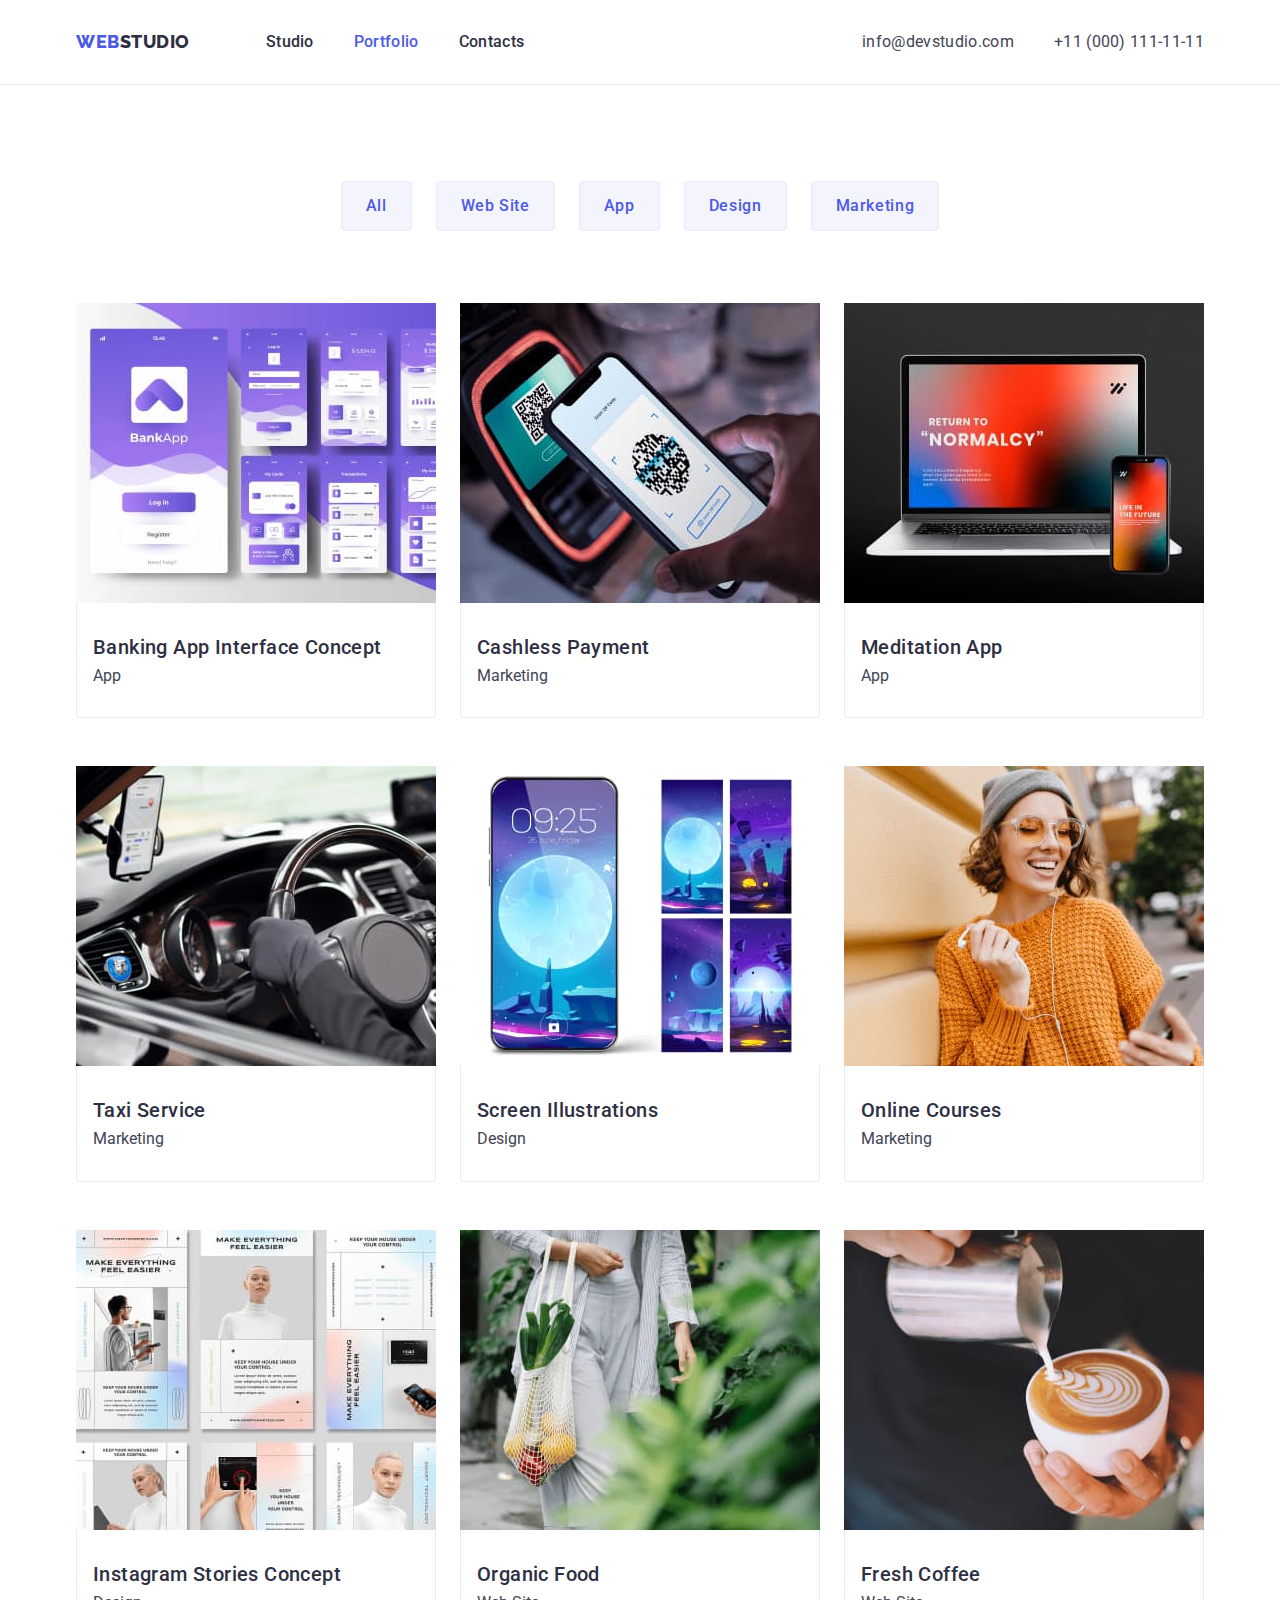
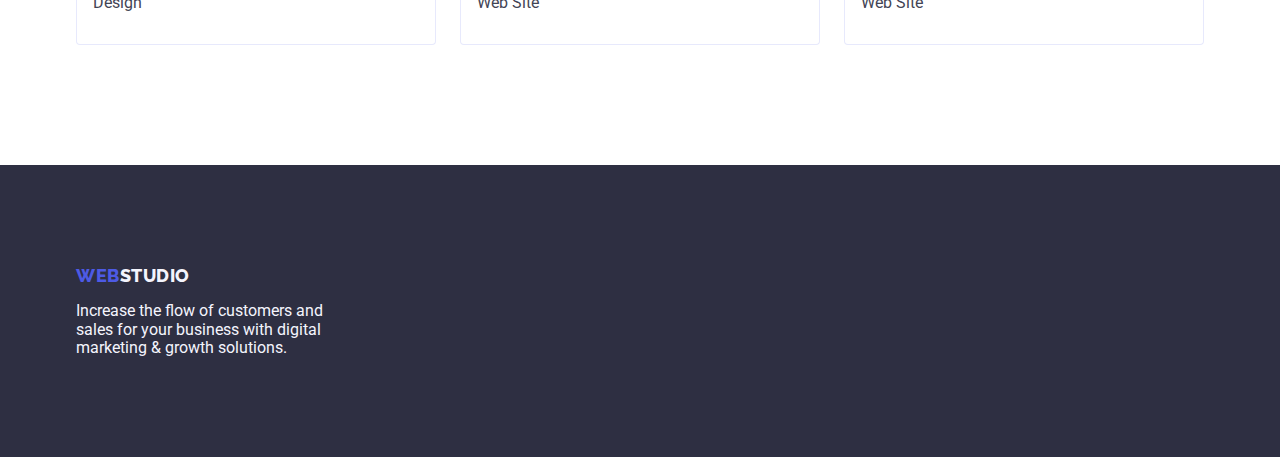
==== commit 22e7681f: "trying 10" ====
--- a/portfolio.html
+++ b/portfolio.html
@@ -27,10 +27,12 @@
           >
           <ul class="site-nav list">
             <li>
-              <a class="link current nav-title" href="./index.html">Studio</a>
-            </li>
-            <li>
-              <a class="link nav-title" href="./portfolio.html">Portfolio</a>
+              <a class="link nav-title" href="./index.html">Studio</a>
+            </li>
+            <li>
+              <a class="link current nav-title" href="./portfolio.html"
+                >Portfolio</a
+              >
             </li>
             <li><a class="link nav-title" href="">Contacts</a></li>
           </ul>
--- a/css/styles.css
+++ b/css/styles.css
@@ -278,6 +278,7 @@
 
 .employee {
     padding: 32px 16px;
+    border-radius: 0px 0px 4px 4px;
 }
 
 .position {
@@ -334,26 +335,25 @@
     justify-content: space-between;
     }
 
-.filter-title-text {
-    color: var(--color-slate);
-    margin: 0;
-    padding-left: 16px;
-    }
-
-.filter-subtitle {
-    text-align: left;
-    margin-bottom: 8px;
-    padding-left: 16px;
-}
-
-.filter-link {
-    width: calc((100% - 48px) / 3)
-}
-
 .title-text {
     border: 1px solid var(--color-cornflower);
     border-top: none;
-    padding: 32px 0;
+    padding: 32px 16px;
+    border-radius: 0px 0px 4px 4px;
+}
+
+.filter-subtitle {
+    text-align: left;
+    margin-bottom: 8px;
+}
+
+.filter-link {
+    width: calc((100% - 48px) / 3)
+}
+
+.filter-title-text {
+    color: var(--color-slate);
+    margin: 0;
 }
 
 /* Footer */
